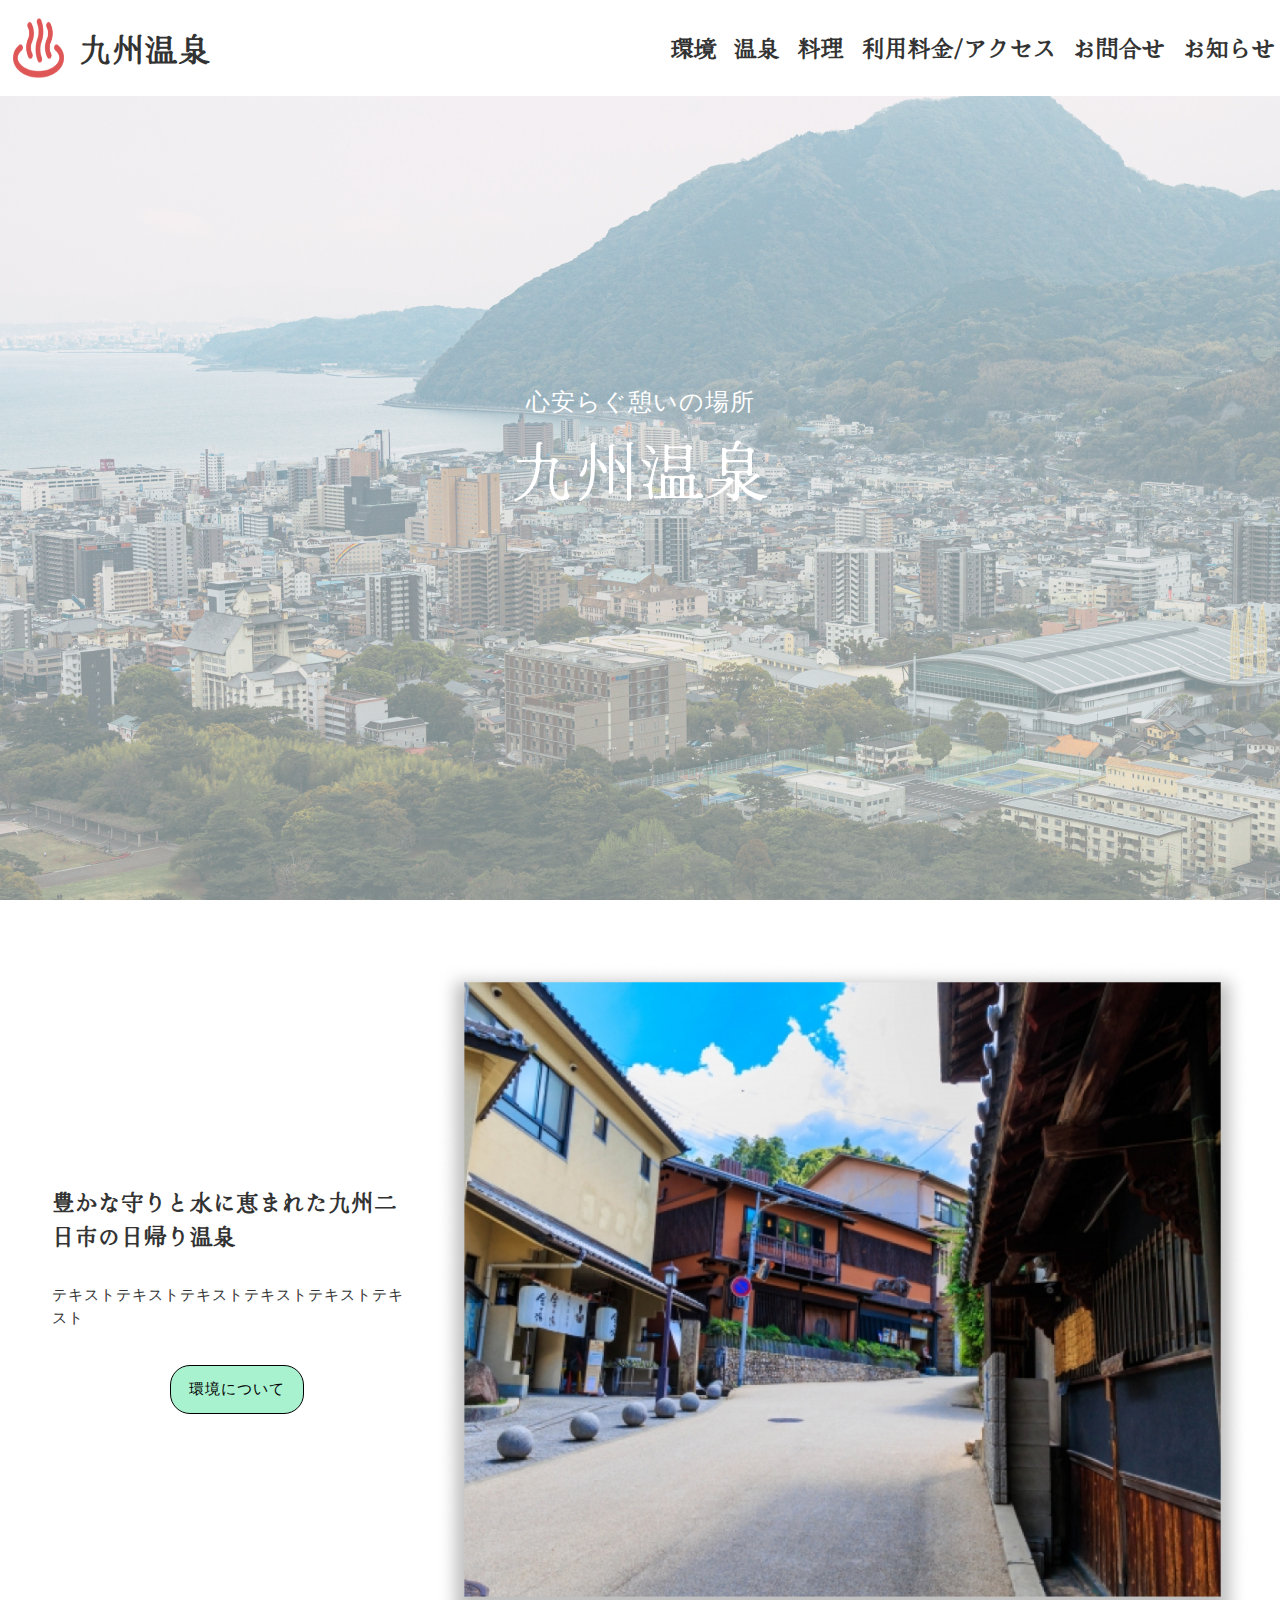
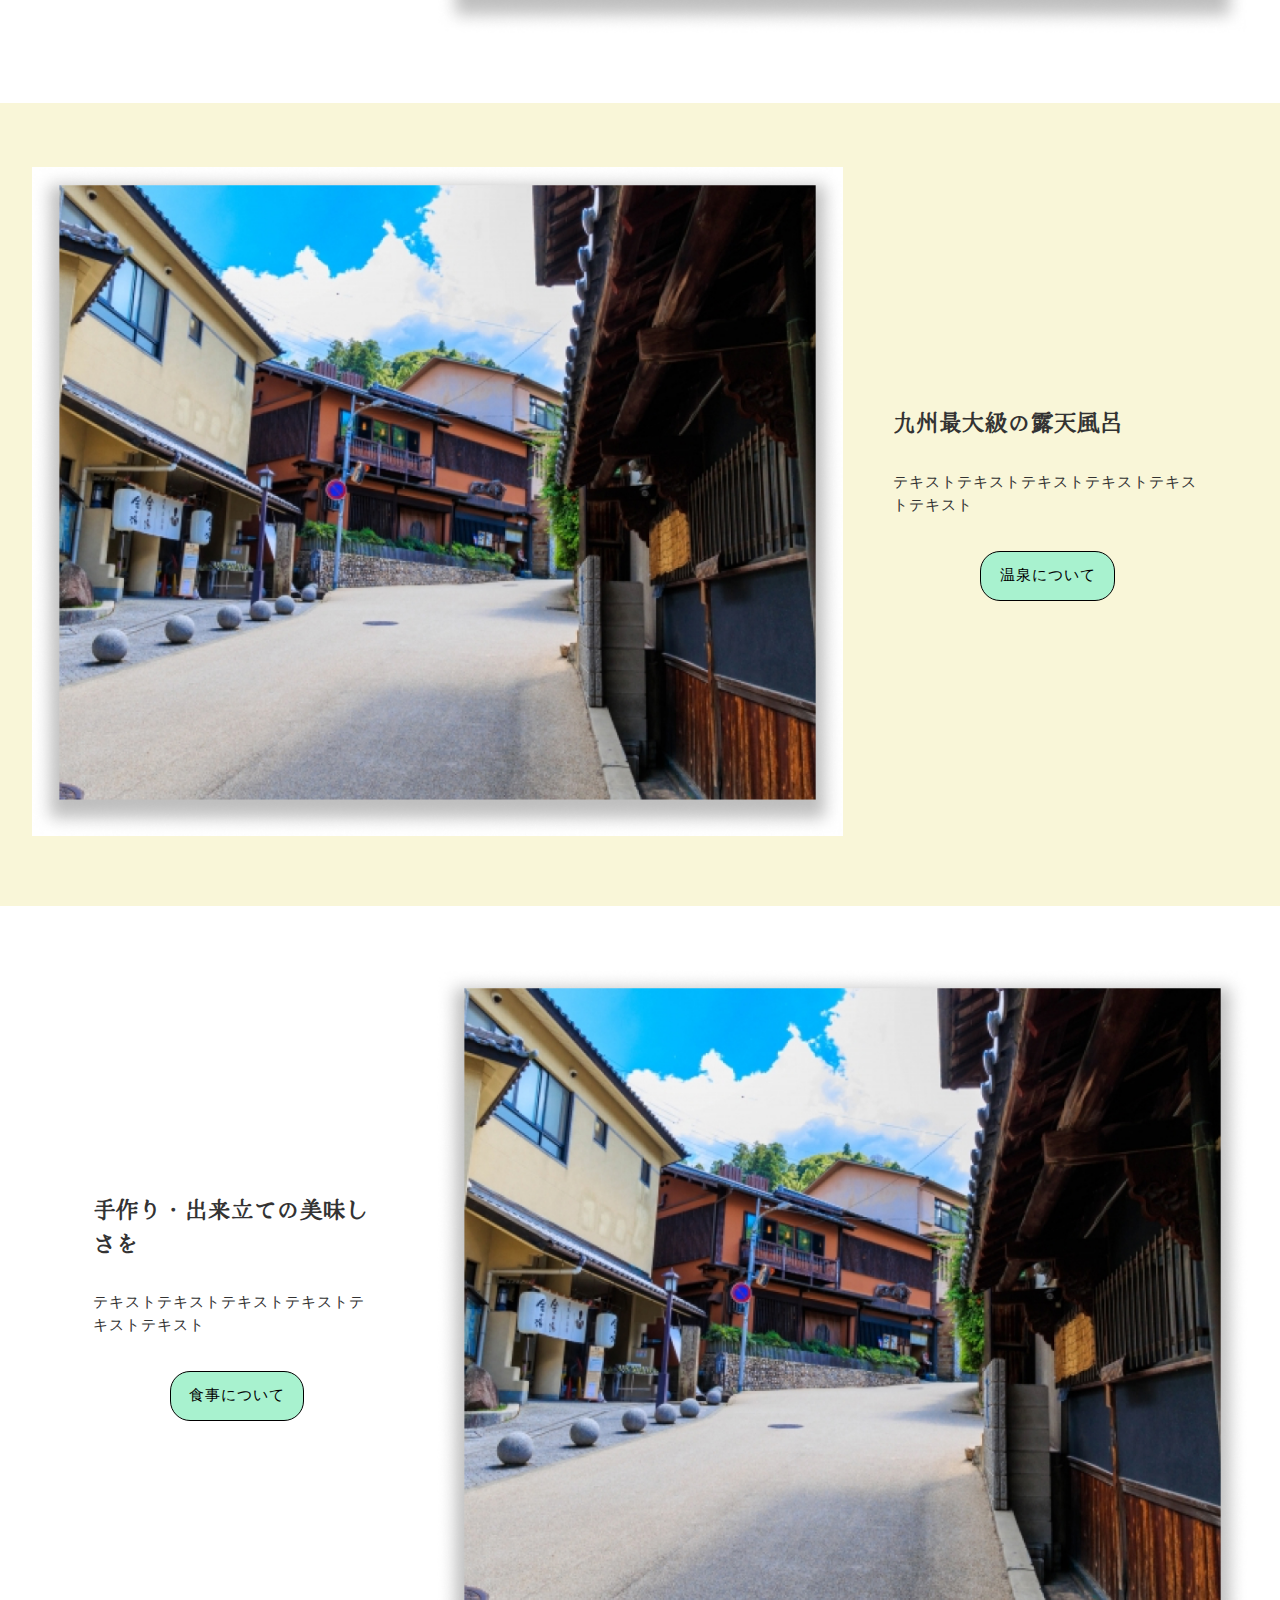
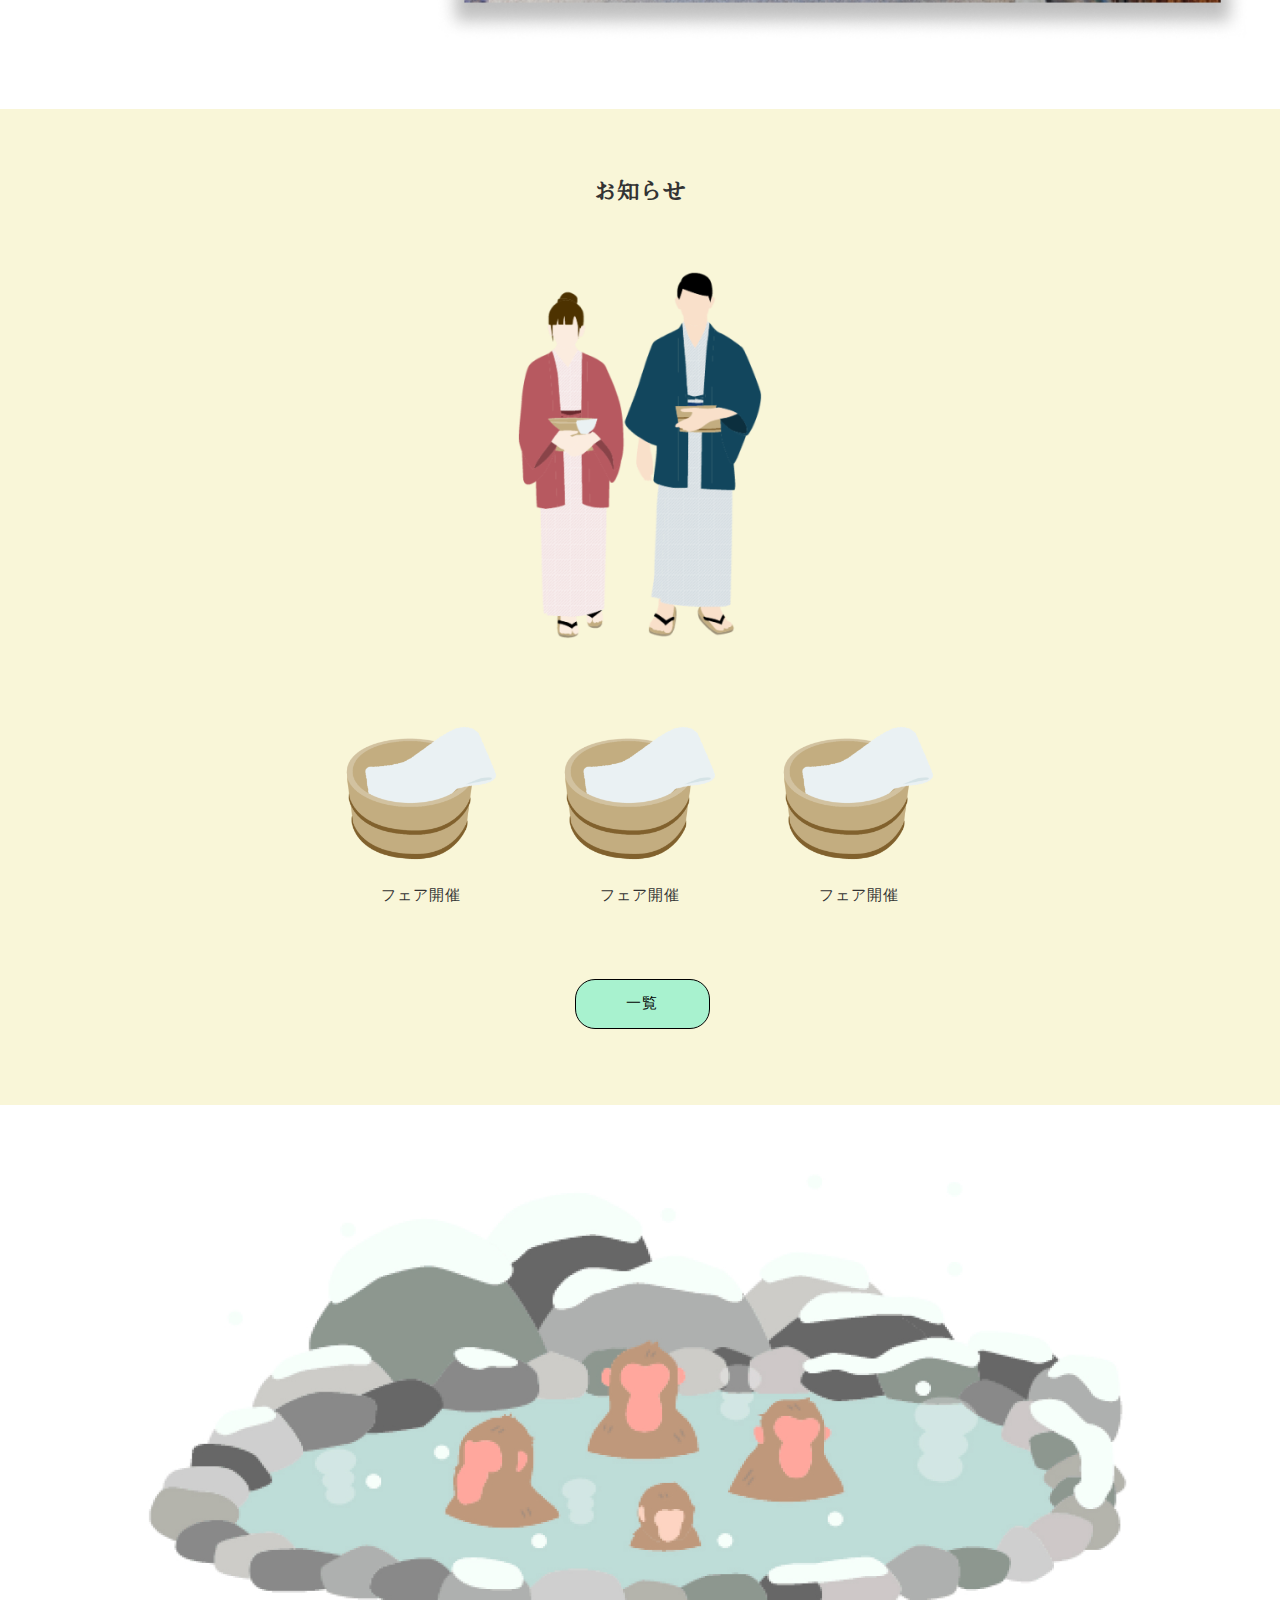
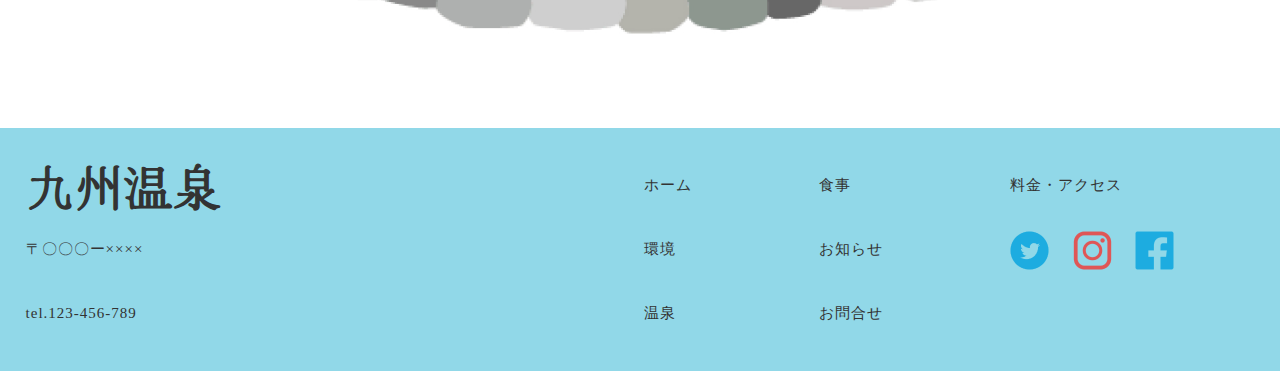
==== index.html @ 891b7a9a "first-commit" ====
<!DOCTYPE html>
<html>
  <head>
    <meta charset="UTF-8">
    <title>〜心安らぐ憩いの場所〜九州温泉</title>
    <meta name="description" content="テキストテキストテキストテキストテキストテキストテキスト">
    <meta name="viewport" content="width=device-width, initial-scale=1.0">
    <meta name="keywords" content="温泉,リラックス,癒し,食事">
    <meta property="og:title" content="〜心安らぐ憩いの場所〜九州温泉">
    <meta property="og:type" content="article">
    <meta property="og:url" content="">
    <meta property="og:image" content="img/logo.png">
    <meta property="og:description" content="テキストテキストテキストテキストテキストテキスト">
    <meta property="og:site_name" content="〜心安らぐ憩いの場所〜九州温泉">
    <link rel="icon" href="img/favicon.png">
    <link rel="apple-touch-icon" sizes="180×180" href="img/logo.png">
    <link rel="stylesheet" type="text/css" href="css/reset.css">
    <link rel="stylesheet" type="text/css" href="css/common1.css">
    <link rel="stylesheet" type="text/css" href="css/index.css">
    <link rel="preconnect" href="https://fonts.googleapis.com">
    <link rel="preconnect" href="https://fonts.gstatic.com" crossorigin>
    <link href="https://fonts.googleapis.com/css2?family=Hina+Mincho&display=swap" rel="stylesheet">
  </head>
  <body>
    <header>
      <div class="header_inner">
        <div class="header_left">
          <div class="header_logo_img">
            <img src="img/headerphoto.png" alt="ヘッダーロゴ">
          </div>
          <div class="header_title font1">
            <p class="header_font">九州温泉</p>
          </div>
        </div>
        <nav class="header_right">
          <ul>
            <li><a href="html/kankyou.html" class="header_item font1">環境</a></li>
            <li><a href="html/onnsenn.html" class="header_item font1">温泉</a></li>
            <li><a href="html/ryouri.html" class="header_item font1">料理</a></li>
            <li><a href="html/riyouryoukin.html" class="header_item font1">利用料金/アクセス</a></li>
            <li><a href="html/contact.html" class="header_item font1">お問合せ</a></li>
            <li><a href="html/news.html" class="header_item font1">お知らせ</a></li>
          </ul>
        </nav>
      </div>
      <div class="drawer"></div>
    </header>
    <main>
      <section class="top" id="top">
        <div class="top_wrapper">
          <div class="top_inner">
            <p class="sub_title">心安らぐ憩いの場所</p>
            <p class="title">九州温泉</p>
          </div>
        </div>
      </section>
      <section class="kannkyou">
        <div class="kannkyou_wrapper">
          <div class="kannkyou_inner">
            <div class="kannkyou_left">
              <div class="kannkyou_left_inner">
                <h1 class="font1">豊かな守りと水に恵まれた九州二日市の日帰り温泉</h1>
                <p class="txt">テキストテキストテキストテキストテキストテキスト</p>
                <div class="btn"><a href="html/kannkyou.html">環境について</a></div>
            </div>
            </div>
            <div class="kannkyou_right">
              <div class="kannkyou_img">
                <img src="img/top_page/top_page1.jpg" alt="">
              </div>
            </div>
          </div>
        </div>      
      </section>
      <section class="onnsenn section_color">
        <div class="onnsenn_wrapper">
          <div class="onnsenn_inner">
            <div class="onnsenn_left">
              <div class="onnsenn_left_inner">
                <h1 class="font1">九州最大級の露天風呂</h1>
                <p class="txt">テキストテキストテキストテキストテキストテキスト</p>
                <div class="btn"><a href="html/onnsenn.html">温泉について</a></div>
              </div>
            </div>
            <div class="onnsenn_right">
              <div class="onnsenn_img">
                <img src="img/top_page/top_page1.jpg" alt="">
              </div>
            </div>
          </div>
        </div>
      </section>
      <section class="ryouri">
        <div class="ryouri_wrapper">
          <div class="ryouri_inner">
            <div class="ryouri_left">
              <div class="ryouri_left_inner">
                <h1 class="font1">手作り・出来立ての美味しさを</h1>
                <p class="txt">テキストテキストテキストテキストテキストテキスト</p>
                <div class="btn"><a href="html/ryouri.html">食事について</a></div>
              </div>
            </div>
            <div class="ryouri_right">
              <div class="ryouri_img">
                <img src="img/top_page/top_page1.jpg" alt="">
              </div>
            </div>
          </div>
        </div>
      </section>
      <section class="news section_color">
        <div class="news_wrapper">
          <div class="news_inner">
            <h1 class="font1">お知らせ</h1>
            <div class="news_photo_top">
              <img src="img/top_page/top_page 4.png" alt="">
            </div>
            <div class="news_photo_under">
              <div class="news_photo_under_block">
                <a href="html/news.html"><img src="img/top_page/top_page 5.png" alt="お知らせ画像"></a>
                <p>フェア開催</p>
              </div>
              <div class="news_photo_under_block">
                <a href="html/news.html"><img src="img/top_page/top_page 5.png" alt="お知らせ画像"></a>
                <p>フェア開催</p>
              </div>
              <div class="news_photo_under_block">
                <a href="html/news.html"><img src="img/top_page/top_page 5.png" alt="お知らせ画像"></a>
                <p>フェア開催</p>
              </div>
            </div>
            <div class="btn">
              <a href="html/news.html">一覧</a>
            </div>
          </div>
        </div>
      </section>
    </main>
    <footer>
      <div class="footer_wrapper">
        <div class="footer_inner">
          <div class="footer_top">
            <div class="footer_top_img">
              <img src="img/top_page/footer_photo.jpg" alt="フッター画像">
            </div>
          </div>
          <div class="footer_under">
            <div class="footer_under_left">
              <h1 class="font1">九州温泉</h1>
              <p>〒〇〇〇ー××××</p>
              <p>tel.123-456-789</p>
            </div>
            <div class="footer_under_right">
              <div class="footer_under_right_inner">
                <ul>
                  <li><a href="#top">ホーム</a></li>
                  <li><a href="html/kannkyou.html">環境</a></li>
                  <li><a href="html/onnsenn.html">温泉</a></li>
                </ul>
                <ul>
                  <li><a href="html/ryouri.html">食事</a></li>
                  <li><a href="html/news.html">お知らせ</a></li>
                  <li><a href="html/contact.html">お問合せ</a></li>
                </ul>
                <ul>
                  <li><a href="">料金・アクセス</a></li>
                  <li class="footer_right_icon">
                    <div class="twitter_icon">
                      <img src="img/twitter_icon.png" alt="ツイッターアイコン">
                    </div>
                    <div class="insta_icon">
                      <img src="img/insta_icon.png" alt="インスタアイコン">
                    </div>
                    <div class="facebook_icon">
                      <img src="img/facebook_icon.png" alt="フェイスブックアイコン">
                    </div>
                  </li>
                </ul>
              </div>
            </div>
          </div>
        </div>
      </div>
    </footer>
    <script src="https://ajax.googleapis.com/ajax/libs/jquery/3.5.1/jquery.min.js"></script>
    <script type="text/javascript" src="js/common.js"></script>
  </body>
</html>
---- css/common1.css ----
@charset "UTF-8";

body {
  font-size: 15px;
  line-height: 1.5;
  letter-spacing: 1px;
  word-break: break-all;
  color: #333;
  box-sizing: border-box;
}

a {
  text-decoration: none;
  color: #333;
}

li {
  list-style: none;
}

.font1 {
  font-family: 'Hina Mincho', serif;
  font-size: 1.4rem;
  font-weight: bold;
}

.section_color {
  background-color: rgb(249, 246, 216);
}

header {
  height: 70px;
  width: 100%;
  padding: 1%;
  position: fixed;
  background-color: #fff;
  z-index: 100;
}

.header_inner {
  width: 100%;
  height: 100%;
  box-sizing: border-box;
  display: flex;
  justify-content: space-between;
}

.header_left {
  display: flex;
  align-items: center;
  height: 100%;
  width: 40%;
}

.header_logo_img {
  width: 10%;
  height: 100%;
}

.header_logo_img img {
  width: 100%;
  height: 100%;
  object-fit: fill;
}

.header_title {
  padding-left: 3%;
}

.header_title {
  font-size: 2rem;
}

.header_right {
  width: 50%;
  height: 100%;
}

.header_right ul {
  height: 100%;
  display: flex;
  justify-content: space-evenly;
  align-items: center;
}

.header_right a:hover{
  opacity: 0.7;
}

.header .drawer {
  visibility: hidden;
}

.top {
  width: 100%;
  height: 100vh;
  background-image: url(../img/top_page/top_pageFV.jpg);
  background-repeat: no-repeat;
  object-fit: fill;
  position: relative;
}

.top_inner {
  text-align: center;
  position: absolute;
  top: 50%;
  left: 50%;
  transform: translate(-50%, -50%);
}

.top_inner .sub_title {
  color: #fff;
  font-size: 1.5rem;
}

.top_inner .title {
  color: #fff;
  font-size: 4rem;
  font-family: 'Hina Mincho', serif;
}

.btn {
  width :130px;
  height: 100%;
  margin: 0 auto;
  line-height: 3;
  padding: 1%;
}

.btn a {
  display: block;
  width: 100%;
  height: 100%;
  background-color: rgb(168,242,207);
  text-align: center;
  color: black;
  border-radius: 20px;
  padding: 1%;
  border: 1px solid #000;
}

.footer_wrapper {
  width: 100%;
  height:100%
}

.footer_top {
  width: 100%;
  height: 55vh;
  padding-top: 5%;
  padding-bottom: 5%;
}

.footer_top_img {
  width: 100%;
  height:100%;
}

.footer_top_img img{
  width: 100%;
  height: 100%;
  object-fit: contain;
}

.footer_under {
  width: 100%;
  box-sizing: border-box;
  display: flex;
  justify-content: space-between;
  align-items: center;
  padding: 2%;
  margin: 0 auto;
  background-color: #91d8e8;
}

.footer_under_left {
  width: 40%;
  line-height: 4rem;
}

.footer_under_left h1 {
  font-size: 3rem;
}

.footer_under_right {
  width: 60%;
}

.footer_under_right_inner {
  width: 100%;
  display: flex;
  justify-content: space-evenly;
  align-items: start;
}

.footer_under_right_inner ul {
  line-height: 4rem;
}

.footer_right_icon {
  display: flex;
  align-items: start;
}

.twitter_icon,.insta_icon{
  margin-right:20%;
}

.twitter_icon img,.insta_icon img,.facebook_icon img {
  vertical-align: middle;
}
---- css/index.css ----
@charset "UTF-8";



/* TOPページの環境 */
.kannkyou_wrapper {
  width: 100%; 
}

.kannkyou_inner {
  width: 95%;
  padding: 5% 2%;
  margin: 0 auto;
  display: flex;
  justify-content: center;
  align-items: center;
}

.kannkyou_left {
  flex: 1;
  display: flex;
  flex-direction: column;
  justify-content: center;
  align-items: center;
  text-align: start;
}

.kannkyou_left_inner {
  width: 90%;
}

.kannkyou_left_inner h1,.kannkyou_left_inner p{
  margin-bottom: 2rem;
}

.kannkyou_right {
  flex: 2
}

.kannkyou_img {
  width: 100%;
  height: 100%;
}

.kannkyou_img img {
  width: 100%;
  height: 100%;
}
/* TOPページの環境終わり */

.onnsenn_wrapper {
  width: 100%;
}

.onnsenn_inner {
  width: 95%;
  padding: 5% 2%;
  margin: 0 auto;
  display: flex;
  justify-content: center;
  align-items: center;
  flex-direction: row-reverse;
}

.onnsenn_left {
  flex: 1;
  display: flex;
  flex-direction: column;
  justify-content: center;
  align-items: center;
  text-align: start;
}

.onnsenn_left_inner {
  width: 75%;
}

.onnsenn_left_inner h1,.onnsenn_left_inner
p {
  margin-bottom: 2rem;
}

.onnsenn_right {
  flex: 2
}

.onnsenn_img {
  width: 100%;
  height: 100%;
}

.onnsenn_img img {
  width: 100%;
  height: 100%;
}

.ryouri_wrapper {
  width: 100%;
}

.ryouri_inner {
  width: 95%;
  padding: 5% 2%;
  margin: 0 auto;
  display: flex;
  justify-content: center;
  align-items: center;
}

.ryouri_left {
  flex: 1;
  display: flex;
  flex-direction: column;
  justify-content: center;
  align-items: center;
  text-align: start;
}

.ryouri_left_inner {
  width: 70%;
}

.ryouri_left_inner h1,.ryouri_left_inner p {
  margin-bottom: 2rem;
}

.ryouri_right {
  flex: 2
}

.ryouri_img {
  width: 100%;
  height: 100%;
}

.ryouri_img img {
  width: 100%;
  height: 100%;
}

.news_wrapper {
  width: 100%;
}

.news_inner {
  width: 95%;
  text-align: center;
  margin: 0 auto;
  padding: 5% 2%;
}

.news_photo_top {
  margin: 5% auto;
  width: 25%;
  height:auto;
}

.news_photo_top img {
  width: 100%;
  height: auto;
}

.news_photo_under {
  width: 90%;
  margin: 0 auto;
  display: flex;
  justify-content: center;align-items: center;
}

.news_photo_under_block {
  width: 20%;
}

.news_photo_under_block img {
  width: 70%;
}

.news .btn {
  margin-top: 5%;
}
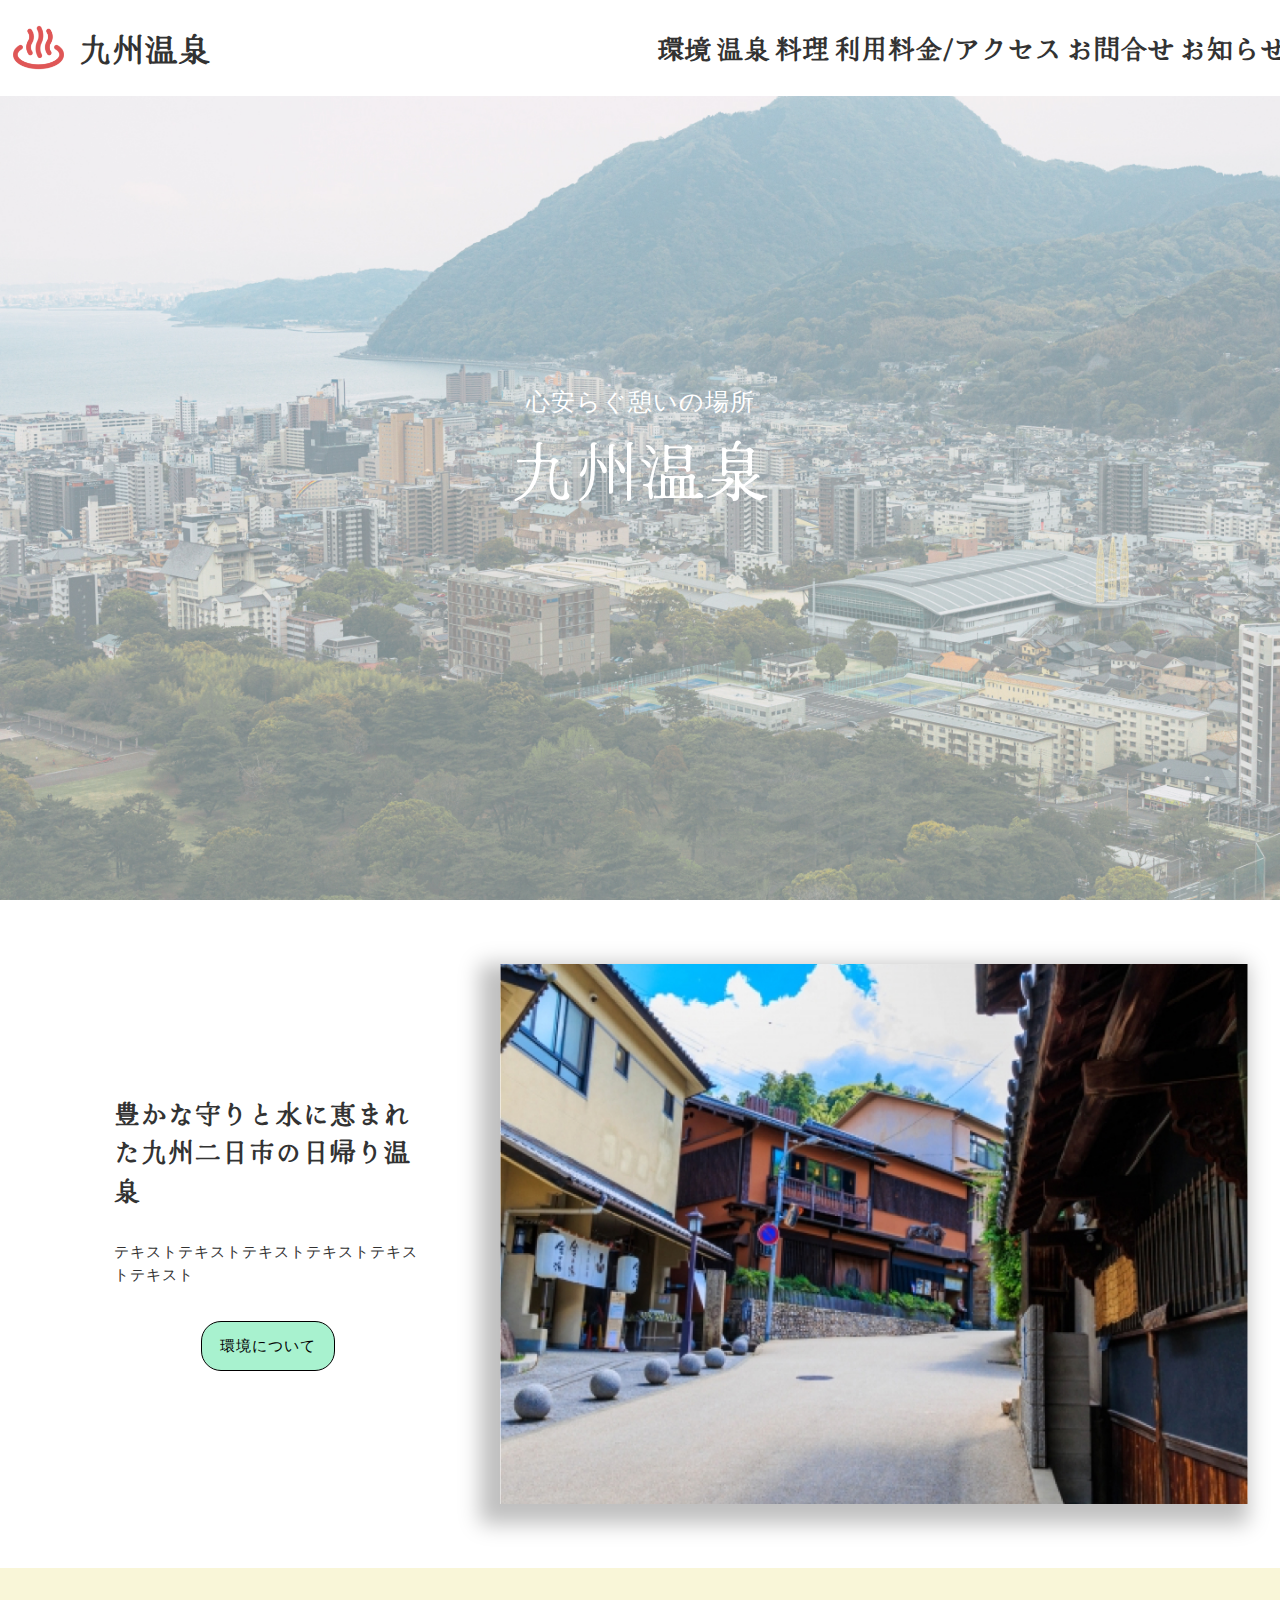
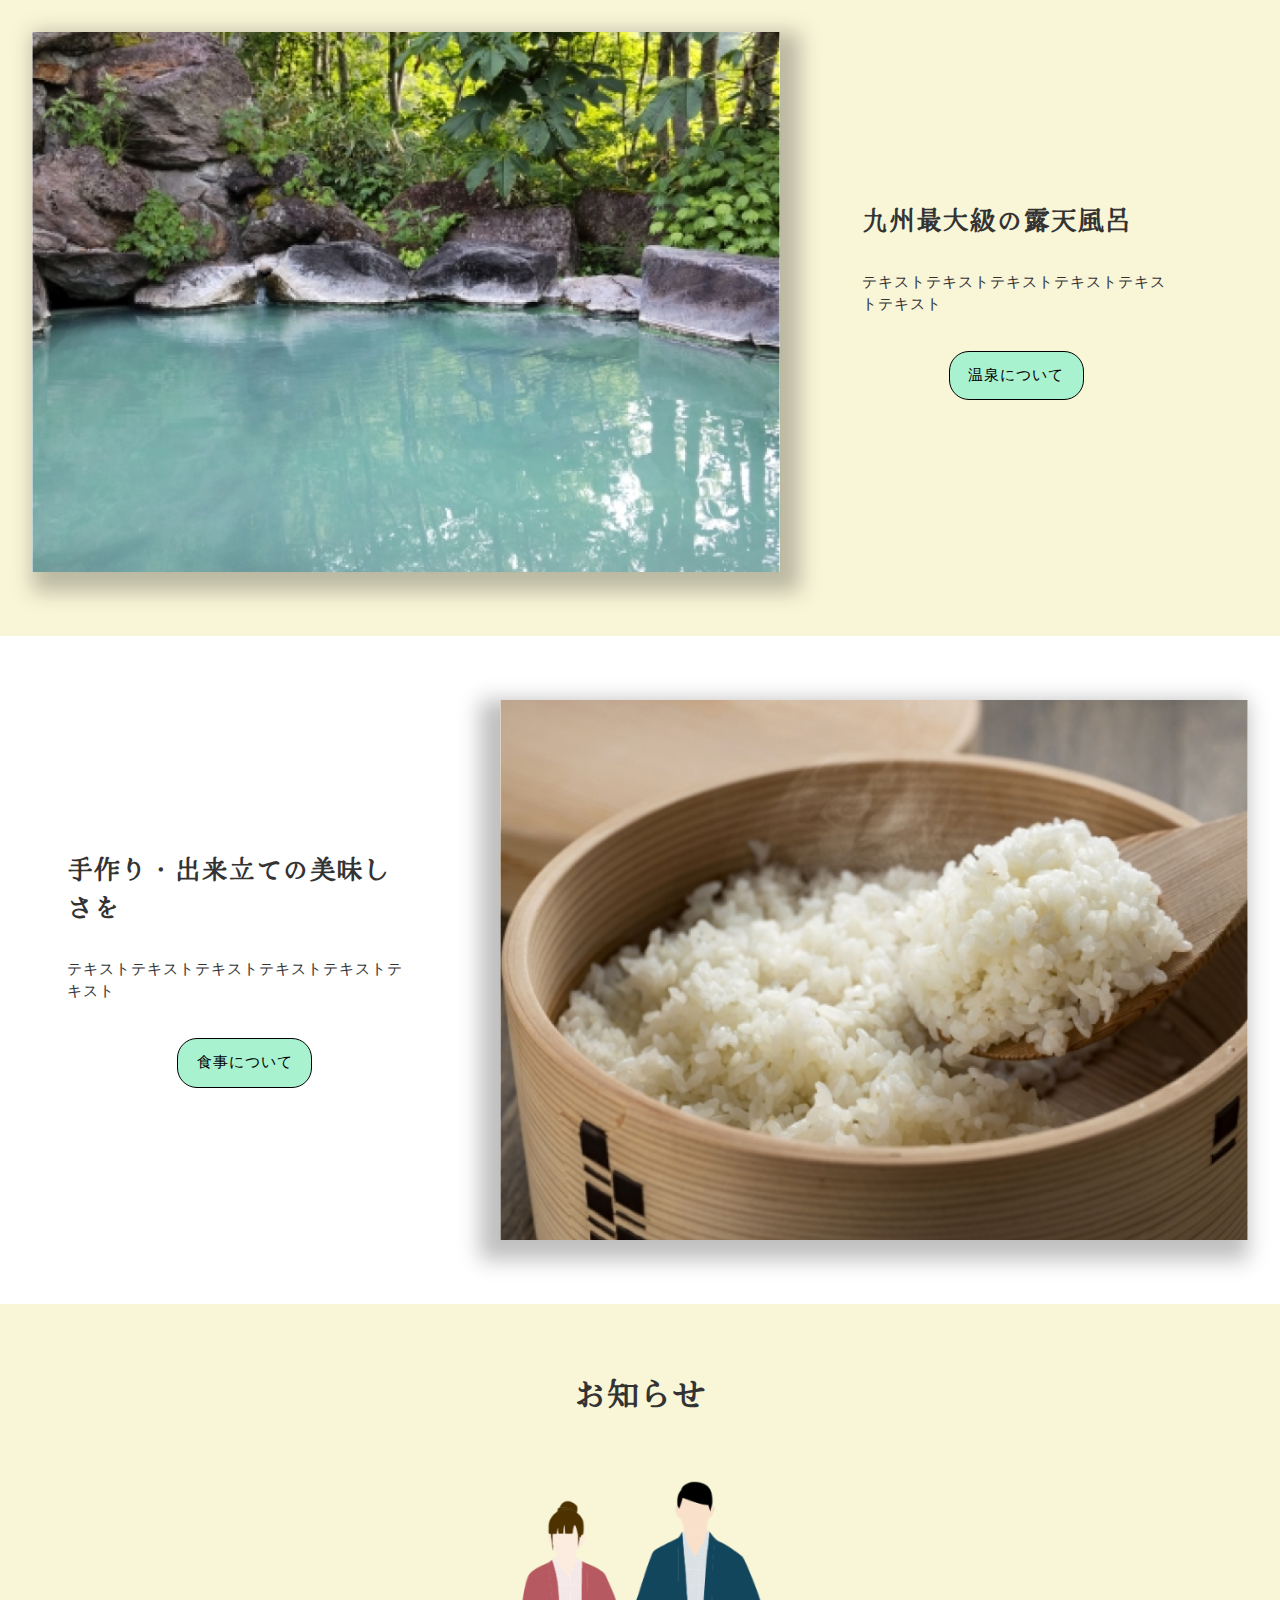
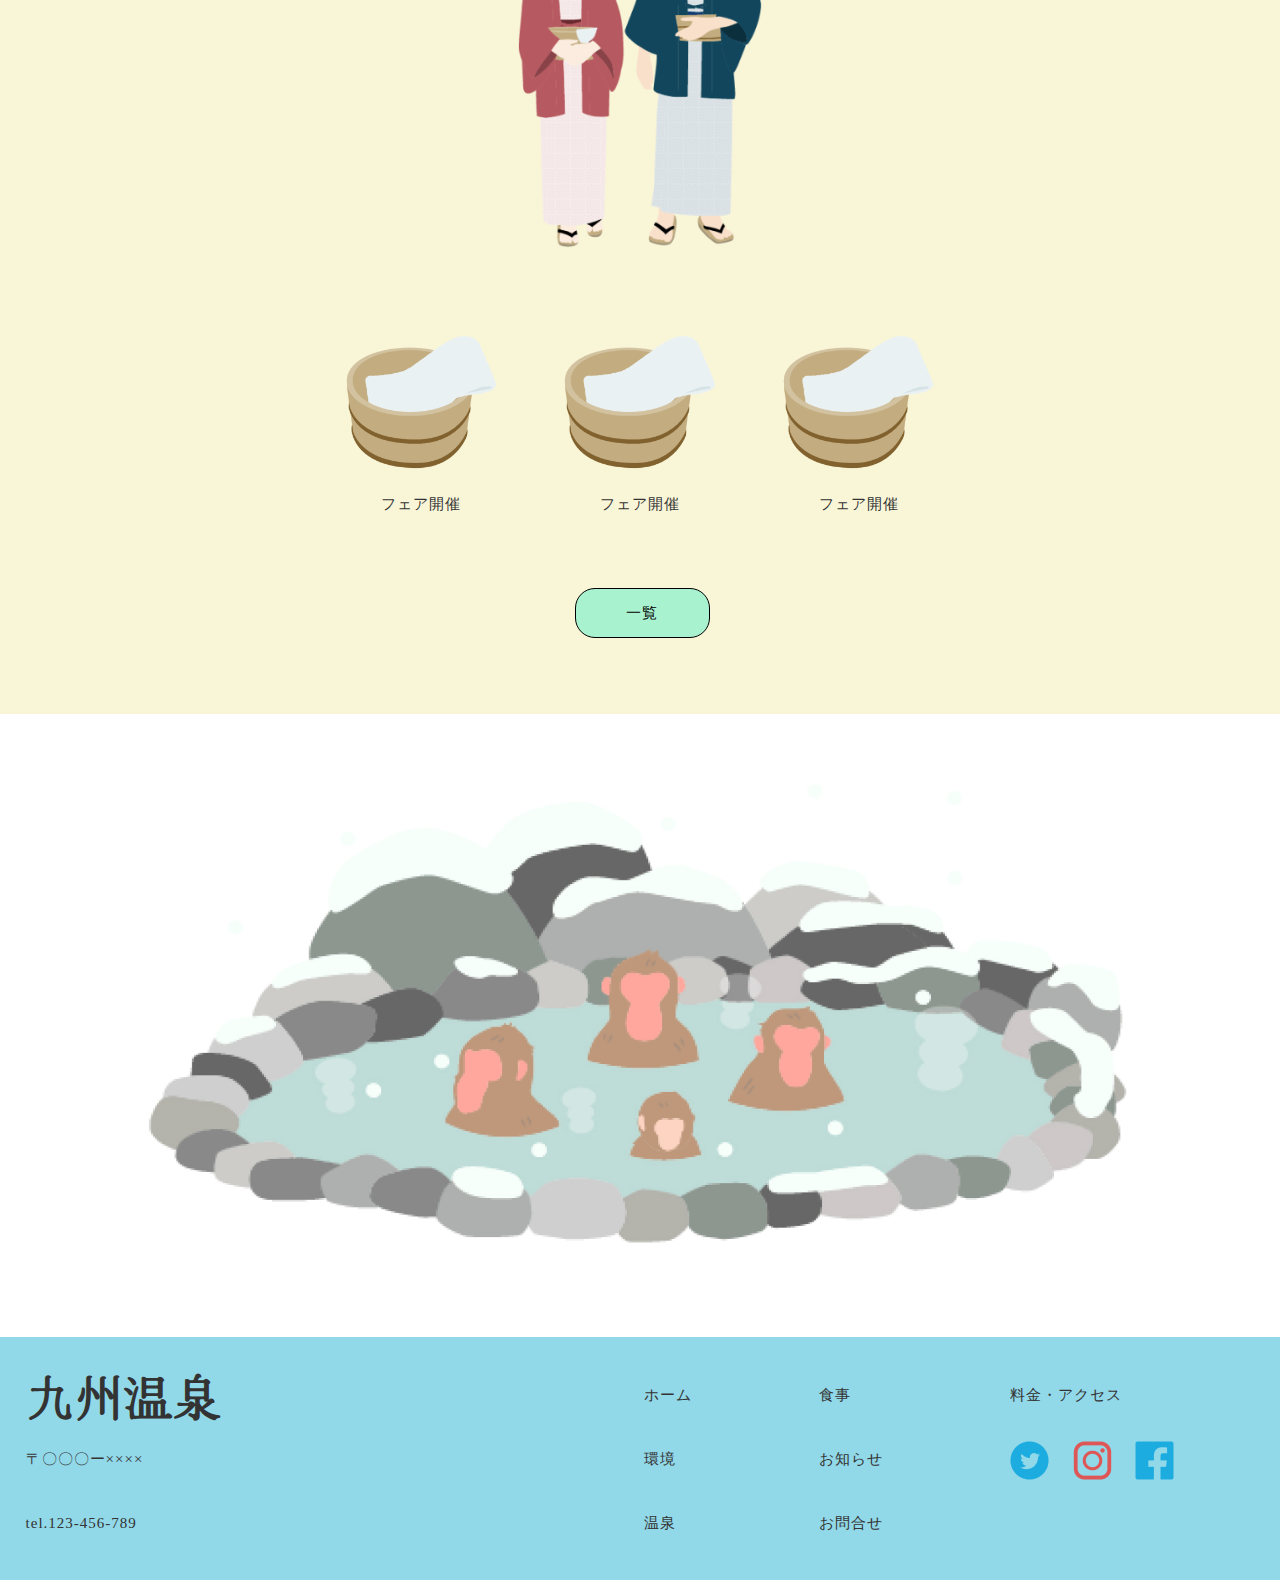
==== commit 18768d0e: "2回目" ====
--- a/index.html
+++ b/index.html
@@ -26,7 +26,7 @@
       <div class="header_inner">
         <div class="header_left">
           <div class="header_logo_img">
-            <img src="img/headerphoto.png" alt="ヘッダーロゴ">
+            <a href="#top"><img src="img/headerphoto.png" alt="ヘッダーロゴ"></a>
           </div>
           <div class="header_title font1">
             <p class="header_font">九州温泉</p>
@@ -34,7 +34,7 @@
         </div>
         <nav class="header_right">
           <ul>
-            <li><a href="html/kankyou.html" class="header_item font1">環境</a></li>
+            <li><a href="html/kannkyou.html" class="header_item font1">環境</a></li>
             <li><a href="html/onnsenn.html" class="header_item font1">温泉</a></li>
             <li><a href="html/ryouri.html" class="header_item font1">料理</a></li>
             <li><a href="html/riyouryoukin.html" class="header_item font1">利用料金/アクセス</a></li>
@@ -64,9 +64,9 @@
                 <div class="btn"><a href="html/kannkyou.html">環境について</a></div>
             </div>
             </div>
-            <div class="kannkyou_right">
-              <div class="kannkyou_img">
-                <img src="img/top_page/top_page1.jpg" alt="">
+            <div class="kannkyou_right photo_size">
+              <div class="kannkyou_img box_shadow1">
+                <img src="img/top_page/top page 1.jpg" alt="環境の写真">
               </div>
             </div>
           </div>
@@ -82,9 +82,9 @@
                 <div class="btn"><a href="html/onnsenn.html">温泉について</a></div>
               </div>
             </div>
-            <div class="onnsenn_right">
-              <div class="onnsenn_img">
-                <img src="img/top_page/top_page1.jpg" alt="">
+            <div class="onnsenn_right photo_size">
+              <div class="onnsenn_img box_shadow2">
+                <img src="img/top_page/top page2.jpg" alt="">
               </div>
             </div>
           </div>
@@ -100,9 +100,9 @@
                 <div class="btn"><a href="html/ryouri.html">食事について</a></div>
               </div>
             </div>
-            <div class="ryouri_right">
-              <div class="ryouri_img">
-                <img src="img/top_page/top_page1.jpg" alt="">
+            <div class="ryouri_right photo_size">
+              <div class="ryouri_img box_shadow1">
+                <img src="img/top_page/top page3.jpg" alt="">
               </div>
             </div>
           </div>
@@ -166,13 +166,13 @@
                   <li><a href="">料金・アクセス</a></li>
                   <li class="footer_right_icon">
                     <div class="twitter_icon">
-                      <img src="img/twitter_icon.png" alt="ツイッターアイコン">
+                      <a href=""><img src="img/twitter_icon.png" alt="ツイッターアイコン"></a>
                     </div>
                     <div class="insta_icon">
-                      <img src="img/insta_icon.png" alt="インスタアイコン">
+                      <a href=""><img src="img/insta_icon.png" alt="インスタアイコン"></a>
                     </div>
                     <div class="facebook_icon">
-                      <img src="img/facebook_icon.png" alt="フェイスブックアイコン">
+                      <a href=""><img src="img/facebook_icon.png" alt="フェイスブックアイコン"></a>
                     </div>
                   </li>
                 </ul>
--- a/css/common1.css
+++ b/css/common1.css
@@ -20,12 +20,24 @@
 
 .font1 {
   font-family: 'Hina Mincho', serif;
-  font-size: 1.4rem;
+  font-size: 1.6rem;
   font-weight: bold;
 }
 
 .section_color {
   background-color: rgb(249, 246, 216);
+}
+
+.box_shadow1 {
+  box-shadow: -10px 10px 20px 10px rgba(0, 0, 0, 0.25);
+}
+
+.box_shadow2 {
+  box-shadow: 10px 10px 20px 10px rgba(0, 0, 0, 0.25);
+}
+
+.box_shadow3 {
+  box-shadow: 15px 15px 0px gray;
 }
 
 header {
@@ -60,7 +72,7 @@
 .header_logo_img img {
   width: 100%;
   height: 100%;
-  object-fit: fill;
+  object-fit: contain;
 }
 
 .header_title {
@@ -83,40 +95,31 @@
   align-items: center;
 }
 
-.header_right a:hover{
-  opacity: 0.7;
+.header_right a {
+  position: relative;
+  display: inline-block;
+  text-decoration: none;
+}
+
+.header_right a::after {
+  position: absolute;
+  bottom: -4px;
+  left: 0;
+  content: '';
+  width: 100%;
+  height: 5px;
+  background: rgb(251, 84, 1);
+  transform: scale(0, 1);
+  transform-origin: center top;
+  transition: transform .3s;
+}
+
+.header_right a:hover::after {
+  transform: scale(1, 1);
 }
 
 .header .drawer {
   visibility: hidden;
-}
-
-.top {
-  width: 100%;
-  height: 100vh;
-  background-image: url(../img/top_page/top_pageFV.jpg);
-  background-repeat: no-repeat;
-  object-fit: fill;
-  position: relative;
-}
-
-.top_inner {
-  text-align: center;
-  position: absolute;
-  top: 50%;
-  left: 50%;
-  transform: translate(-50%, -50%);
-}
-
-.top_inner .sub_title {
-  color: #fff;
-  font-size: 1.5rem;
-}
-
-.top_inner .title {
-  color: #fff;
-  font-size: 4rem;
-  font-family: 'Hina Mincho', serif;
 }
 
 .btn {
@@ -125,6 +128,12 @@
   margin: 0 auto;
   line-height: 3;
   padding: 1%;
+  transition:all 0.3s ease-in-out 0s; 
+}
+
+.btn:hover {
+  transform: scale(1.1);
+  opacity: 0.7;
 }
 
 .btn a {
@@ -139,6 +148,10 @@
   border: 1px solid #000;
 }
 
+.photo_size {
+  flex: 1.6;
+}
+
 .footer_wrapper {
   width: 100%;
   height:100%
@@ -197,6 +210,10 @@
   line-height: 4rem;
 }
 
+.footer_under_right_inner ul a {
+  line-height: 1.5rem;
+}
+
 .footer_right_icon {
   display: flex;
   align-items: start;
@@ -209,3 +226,121 @@
 .twitter_icon img,.insta_icon img,.facebook_icon img {
   vertical-align: middle;
 }
+
+.footer_under_right a {
+  position: relative;
+  display: inline-block;
+  text-decoration: none;
+}
+
+.footer_under_right a::after {
+  position: absolute;
+  bottom: -4px;
+  left: 0;
+  content: '';
+  width: 100%;
+  height: 5px;
+  background: rgb(251, 84, 1);
+  transform: scale(0, 1);
+  transform-origin: center top;
+  transition: transform .3s;
+}
+
+.footer_under_right a:hover::after {
+  transform: scale(1, 1);
+}
+
+@media screen and (max-width: 1024px) {
+  .header_right {
+      width: 80%;
+    }
+  
+  .kannkyou_left_inner {
+    width: 80%;
+    padding-right: 8%;
+  }
+} 
+
+@media screen and (max-width: 768px) {
+  .font1 {
+    font-size: 1.1rem;
+  }
+
+  .header_title {
+    font-size: 1.4rem;
+  }
+
+  header .drawer {
+    visibility: visible;
+    width: 24px;
+    position: absolute;
+    top: 30px;
+    right: 30px;
+    border-top: solid 4px #030303;
+    cursor: pointer;
+    z-index: 100;
+  }
+
+  header .drawer::before,
+  header .drawer::after {
+    content: "";
+    display: block;
+    width: 24px;
+    background: #000000;
+    height: 4px;
+    position: absolute;
+    top: 0;
+    right: 0;
+    transition: all 0.5s;
+  }
+
+  header .drawer::before {
+    top: 6px;
+  }
+
+  header .drawer::after {
+    top: 15px;
+  }
+
+  .header_right {
+    position: fixed;
+    display: none;
+    width: 100%;
+    height: 100%;
+    top: 0;
+    left: 0;
+    z-index: 50;
+    background: #fff;
+  }
+
+  .header_right ul {
+    display: block;
+  }
+
+  header .header_right ul li {
+    margin: 5% auto;
+  }
+
+  .header_right ul li a {
+    line-height: 3;
+    font-size: 1.75rem;
+  }
+
+  body.nav-open header .drawer {
+    border-top: 0;
+  }
+
+  body.nav-open header .drawer::before {
+    top: 9px;
+    transform: rotate(-45deg);
+  }
+
+  body.nav-open header .drawer::after {
+    top: 9px;
+    transform: rotate(45deg);
+  }
+}
+
+@media screen and (max-width: 425px) {
+  
+}--- a/css/index.css
+++ b/css/index.css
@@ -1,6 +1,33 @@
 @charset "UTF-8";
 
-
+.top {
+  width: 100%;
+  height: 100vh;
+  background-image: url(../img/top_page/top\ page\ FV.jpg);
+  background-size: cover;
+  background-position: center;
+  background-repeat: no-repeat;
+  position: relative;
+}
+
+.top_inner {
+  text-align: center;
+  position: absolute;
+  top: 50%;
+  left: 50%;
+  transform: translate(-50%, -50%);
+}
+
+.top_inner .sub_title {
+  color: #fff;
+  font-size: 1.5rem;
+}
+
+.top_inner .title {
+  color: #fff;
+  font-size: 4rem;
+  font-family: 'Hina Mincho', serif;
+}
 
 /* TOPページの環境 */
 .kannkyou_wrapper {
@@ -26,25 +53,23 @@
 }
 
 .kannkyou_left_inner {
-  width: 90%;
+  width: 65%;
 }
 
 .kannkyou_left_inner h1,.kannkyou_left_inner p{
   margin-bottom: 2rem;
 }
 
-.kannkyou_right {
-  flex: 2
-}
 
 .kannkyou_img {
   width: 100%;
+  height: 60vh;
+}
+
+.kannkyou_img img {
+  width: 100%;
   height: 100%;
-}
-
-.kannkyou_img img {
-  width: 100%;
-  height: 100%;
+  object-fit: cover;
 }
 /* TOPページの環境終わり */
 
@@ -72,7 +97,7 @@
 }
 
 .onnsenn_left_inner {
-  width: 75%;
+  width: 65%;
 }
 
 .onnsenn_left_inner h1,.onnsenn_left_inner
@@ -80,18 +105,15 @@
   margin-bottom: 2rem;
 }
 
-.onnsenn_right {
-  flex: 2
-}
-
 .onnsenn_img {
   width: 100%;
+  height: 60vh;
+}
+
+.onnsenn_img img {
+  width: 100%;
   height: 100%;
-}
-
-.onnsenn_img img {
-  width: 100%;
-  height: 100%;
+  object-fit: cover;
 }
 
 .ryouri_wrapper {
@@ -117,25 +139,24 @@
 }
 
 .ryouri_left_inner {
-  width: 70%;
+  width: 75%;
+  padding-right: 10%;
 }
 
 .ryouri_left_inner h1,.ryouri_left_inner p {
   margin-bottom: 2rem;
 }
 
-.ryouri_right {
-  flex: 2
-}
 
 .ryouri_img {
   width: 100%;
+  height: 60vh;
+}
+
+.ryouri_img img {
+  width: 100%;
   height: 100%;
-}
-
-.ryouri_img img {
-  width: 100%;
-  height: 100%;
+  object-fit: cover;
 }
 
 .news_wrapper {
@@ -147,6 +168,10 @@
   text-align: center;
   margin: 0 auto;
   padding: 5% 2%;
+}
+
+.news_inner h1 {
+  font-size: 2rem;
 }
 
 .news_photo_top {
@@ -173,8 +198,34 @@
 
 .news_photo_under_block img {
   width: 70%;
+  transition:all 0.2s ease-in-out 0s;
+}
+
+.news_photo_under_block img:hover {
+  transform: scale(1.1);
 }
 
 .news .btn {
   margin-top: 5%;
-}+}
+
+@media screen and (max-width: 1024px) {
+  .ryouri_left_inner {
+    width: 62%;
+  }
+
+  .kannkyou_left_inner {
+    width: 76%;
+  }
+}
+
+@media screen and (max-width: 768px) {
+  .kannkyou_left_inner{
+  width: 80%;
+  }
+
+  .onnsenn_left_inner {
+    width: 68%;
+  }
+
+}
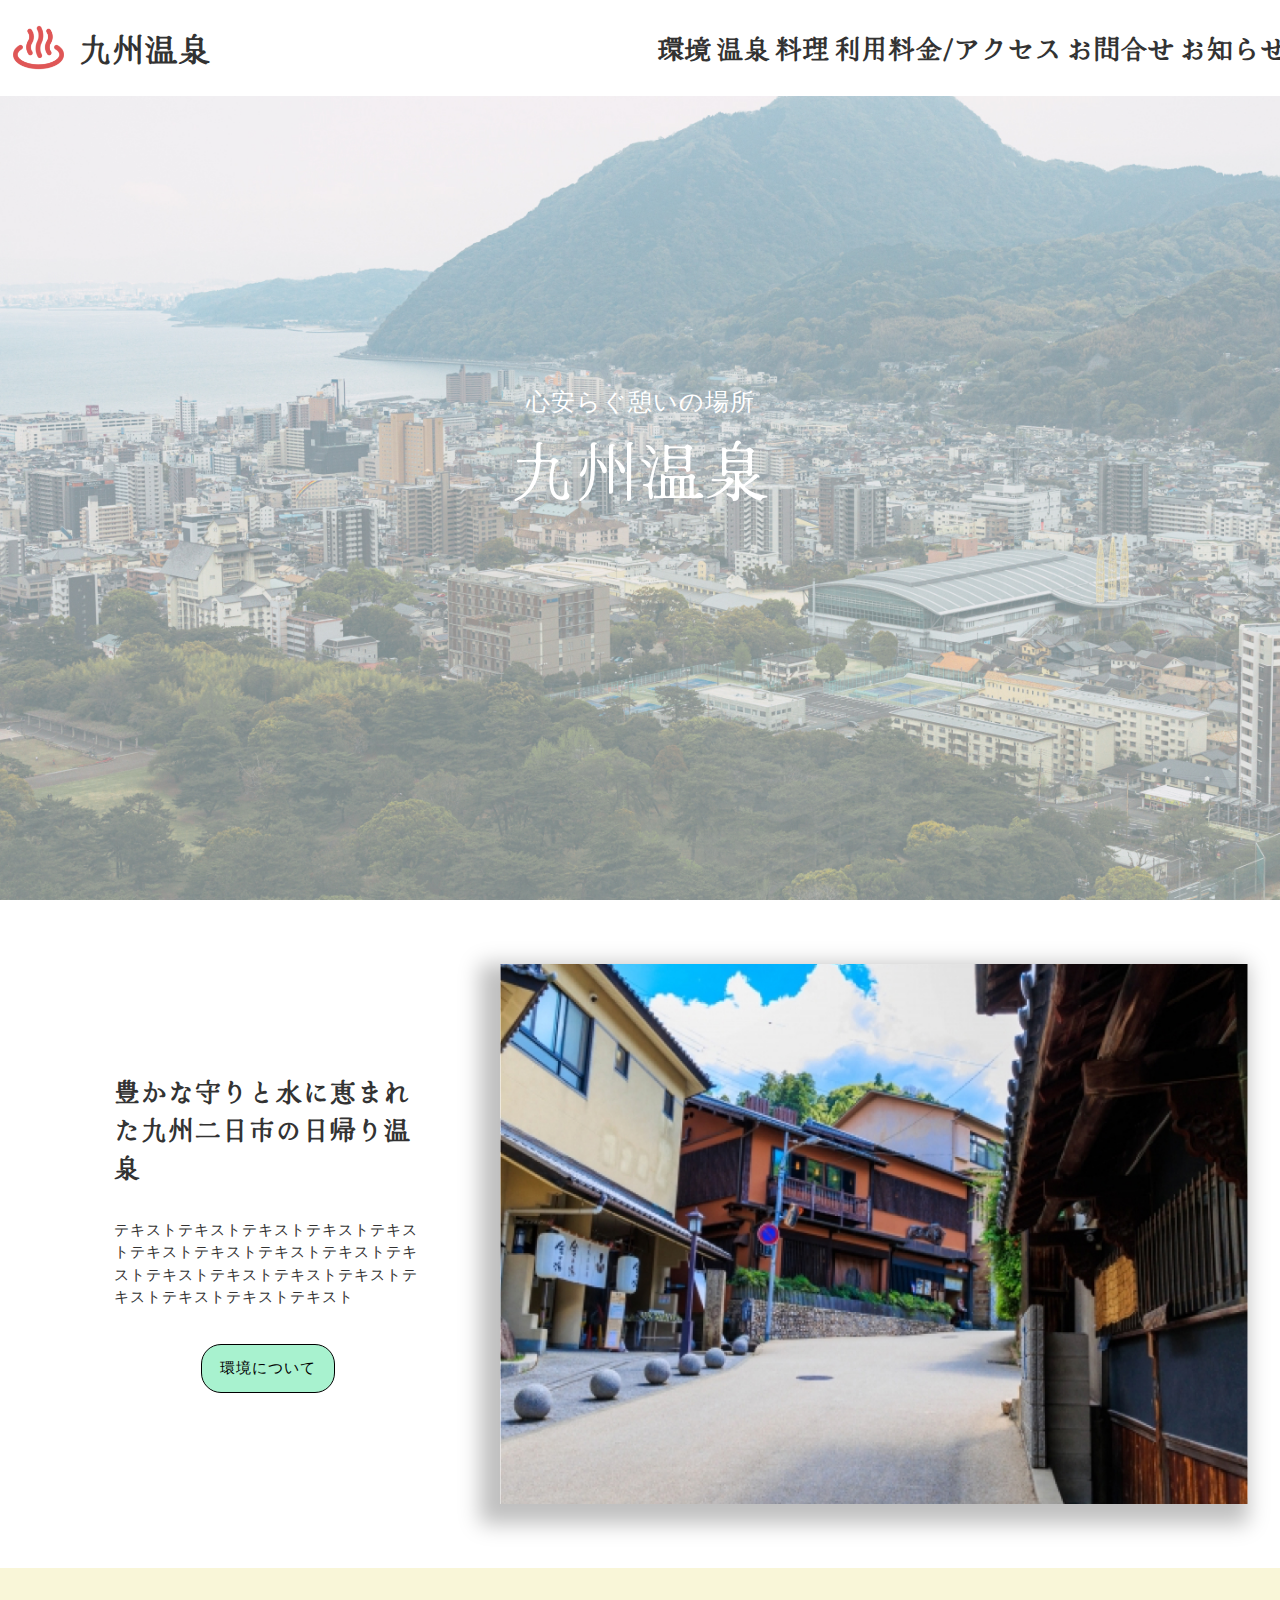
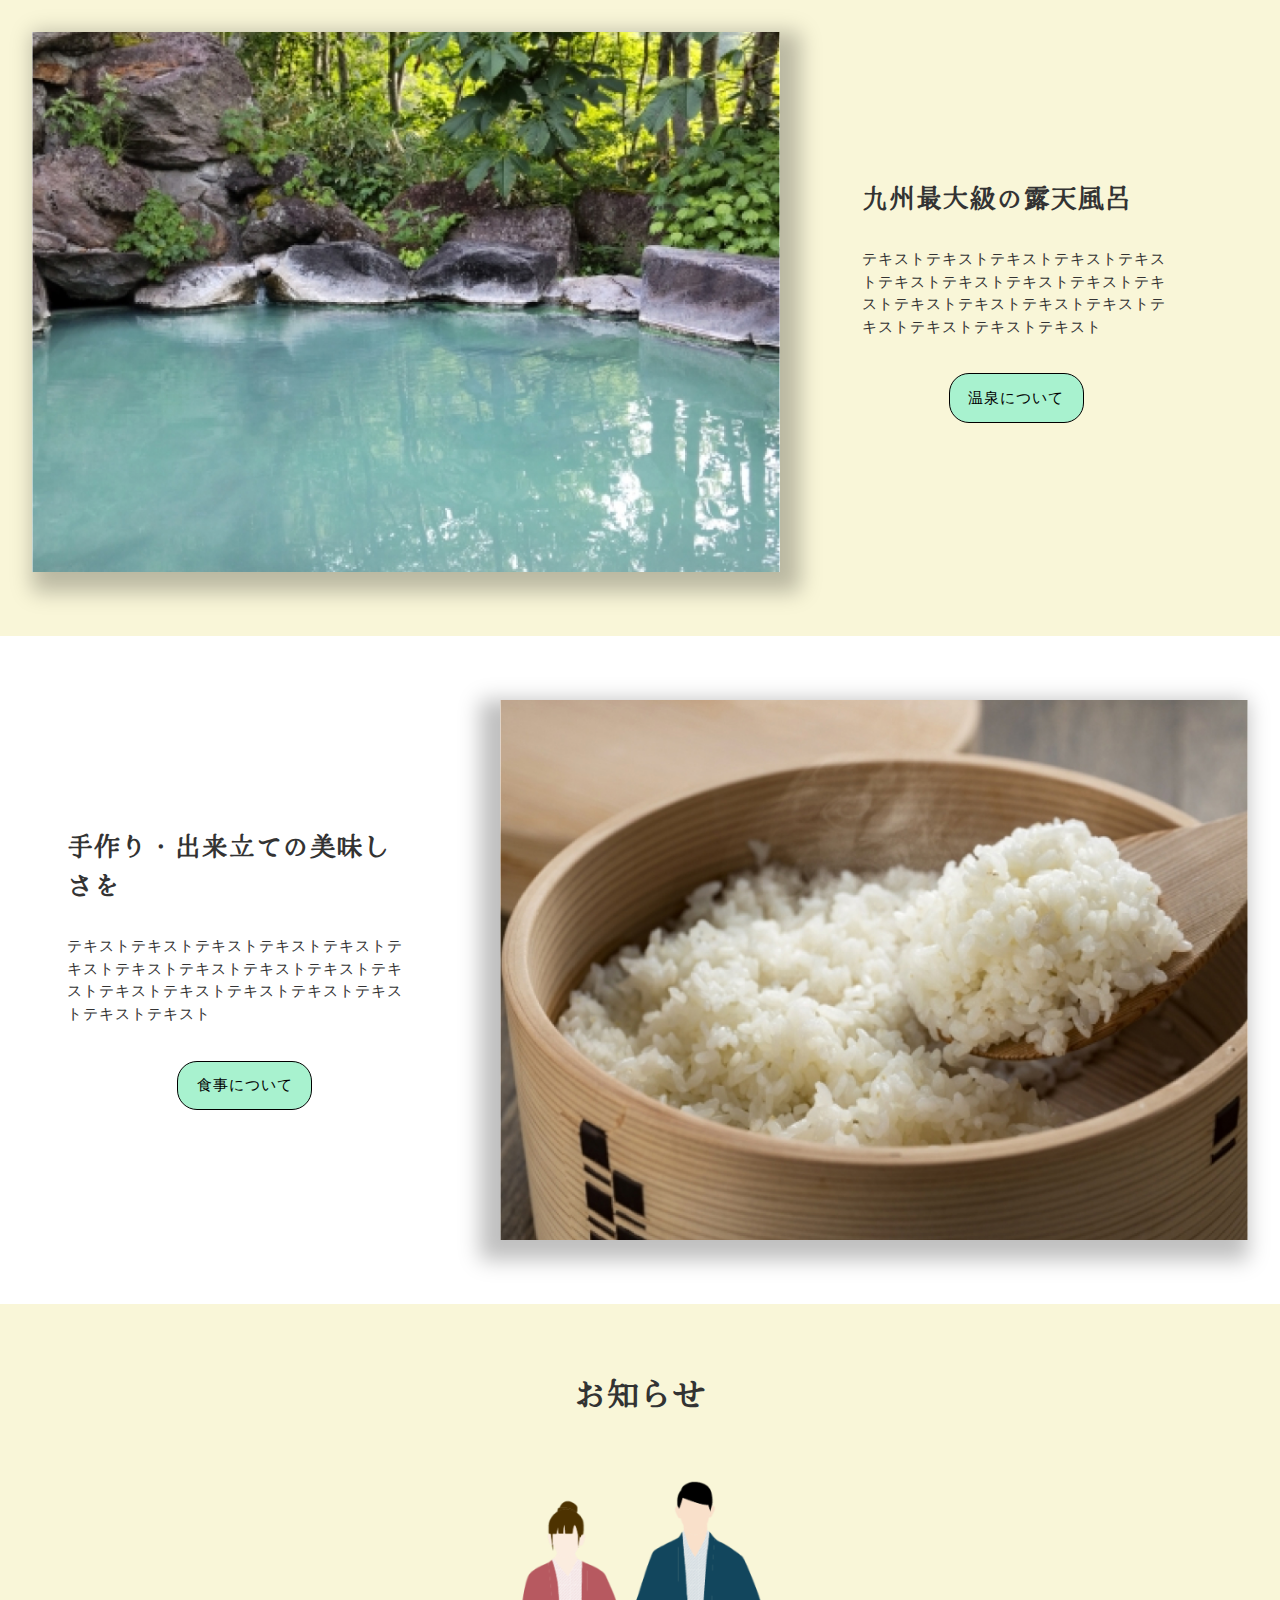
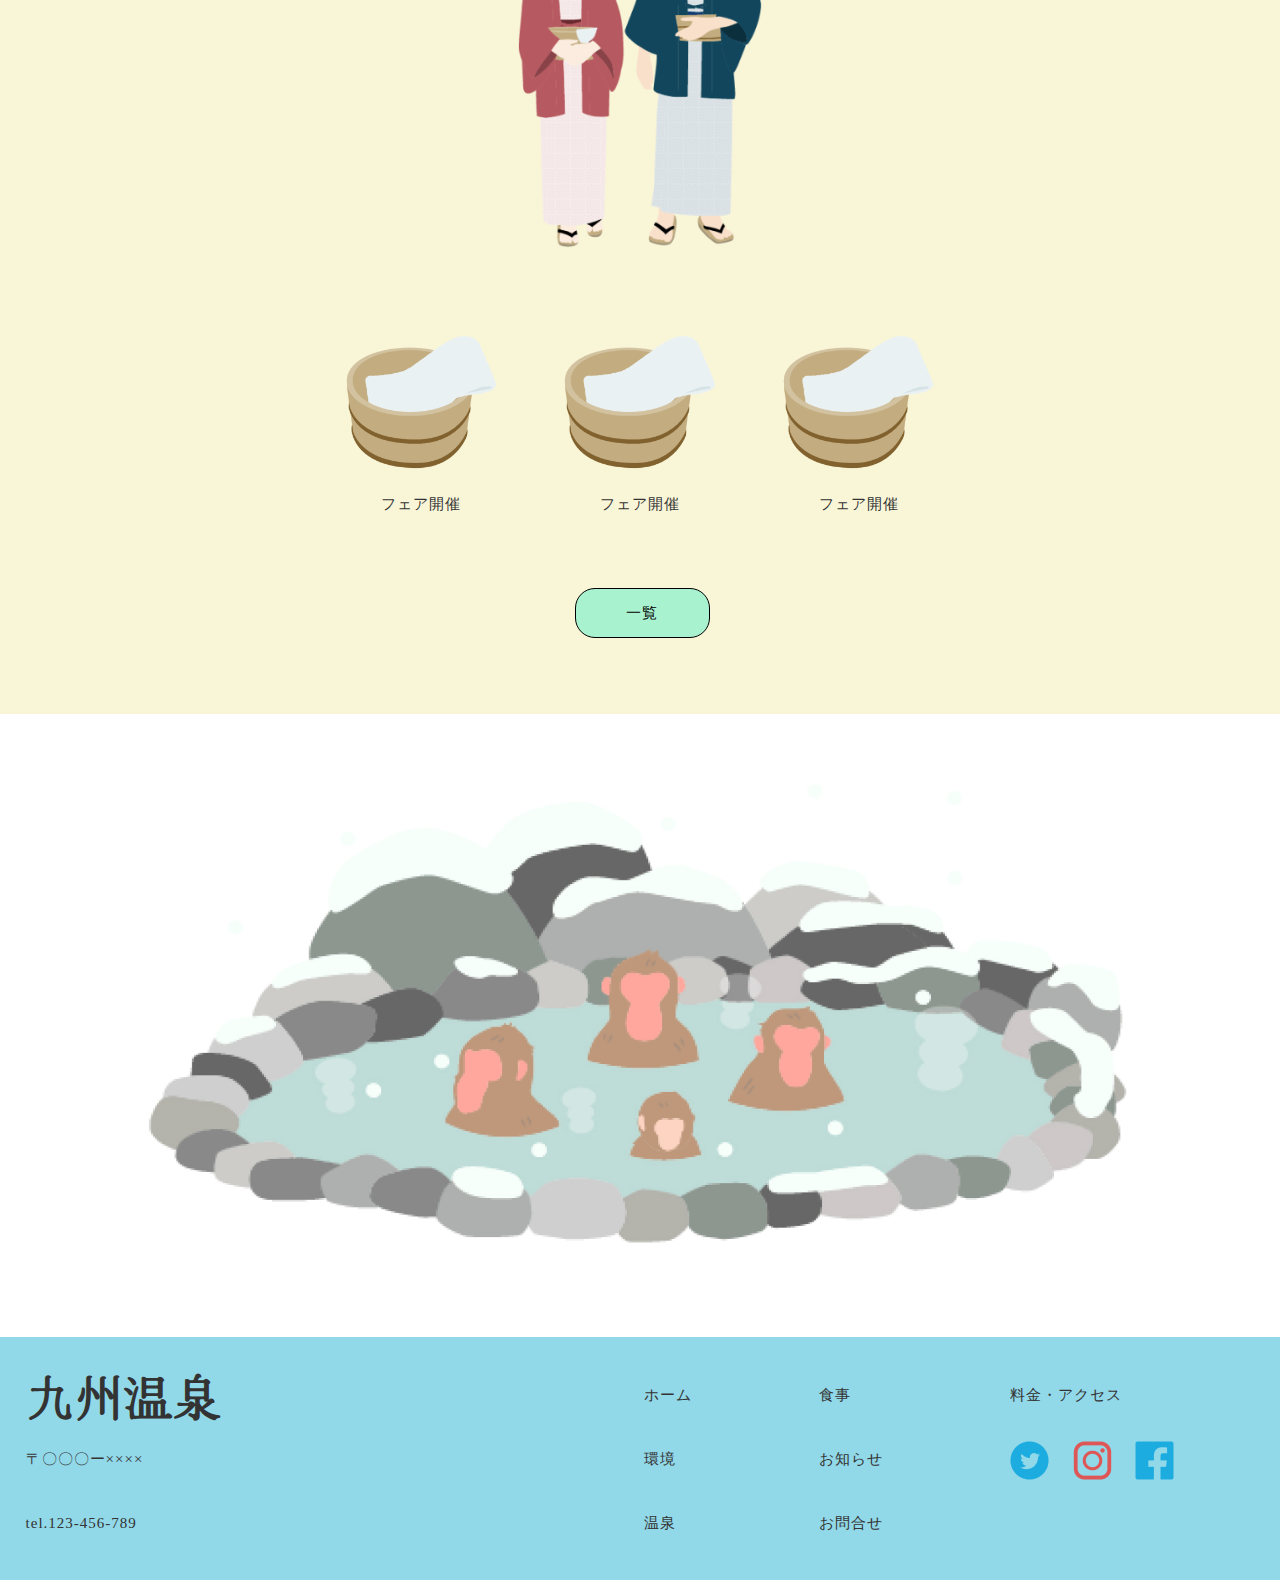
==== commit 0ba4454b: "HP2課題" ====
--- a/index.html
+++ b/index.html
@@ -57,14 +57,14 @@
       <section class="kannkyou">
         <div class="kannkyou_wrapper">
           <div class="kannkyou_inner">
-            <div class="kannkyou_left">
+            <div class="kannkyou_left box1">
               <div class="kannkyou_left_inner">
                 <h1 class="font1">豊かな守りと水に恵まれた九州二日市の日帰り温泉</h1>
-                <p class="txt">テキストテキストテキストテキストテキストテキスト</p>
+                <p class="txt">テキストテキストテキストテキストテキストテキストテキストテキストテキストテキストテキストテキストテキストテキストテキストテキストテキストテキスト</p>
                 <div class="btn"><a href="html/kannkyou.html">環境について</a></div>
             </div>
             </div>
-            <div class="kannkyou_right photo_size">
+            <div class="kannkyou_right photo_size box2">
               <div class="kannkyou_img box_shadow1">
                 <img src="img/top_page/top page 1.jpg" alt="環境の写真">
               </div>
@@ -75,14 +75,14 @@
       <section class="onnsenn section_color">
         <div class="onnsenn_wrapper">
           <div class="onnsenn_inner">
-            <div class="onnsenn_left">
+            <div class="onnsenn_left box1">
               <div class="onnsenn_left_inner">
                 <h1 class="font1">九州最大級の露天風呂</h1>
-                <p class="txt">テキストテキストテキストテキストテキストテキスト</p>
+                <p class="txt">テキストテキストテキストテキストテキストテキストテキストテキストテキストテキストテキストテキストテキストテキストテキストテキストテキストテキスト</p>
                 <div class="btn"><a href="html/onnsenn.html">温泉について</a></div>
               </div>
             </div>
-            <div class="onnsenn_right photo_size">
+            <div class="onnsenn_right photo_size box2">
               <div class="onnsenn_img box_shadow2">
                 <img src="img/top_page/top page2.jpg" alt="">
               </div>
@@ -93,14 +93,14 @@
       <section class="ryouri">
         <div class="ryouri_wrapper">
           <div class="ryouri_inner">
-            <div class="ryouri_left">
+            <div class="ryouri_left box1">
               <div class="ryouri_left_inner">
                 <h1 class="font1">手作り・出来立ての美味しさを</h1>
-                <p class="txt">テキストテキストテキストテキストテキストテキスト</p>
+                <p class="txt">テキストテキストテキストテキストテキストテキストテキストテキストテキストテキストテキストテキストテキストテキストテキストテキストテキストテキスト</p>
                 <div class="btn"><a href="html/ryouri.html">食事について</a></div>
               </div>
             </div>
-            <div class="ryouri_right photo_size">
+            <div class="ryouri_right photo_size box2">
               <div class="ryouri_img box_shadow1">
                 <img src="img/top_page/top page3.jpg" alt="">
               </div>
--- a/css/common1.css
+++ b/css/common1.css
@@ -243,12 +243,35 @@
   background: rgb(251, 84, 1);
   transform: scale(0, 1);
   transform-origin: center top;
-  transition: transform .3s;
+  transition: transform 0.3s;
 }
 
 .footer_under_right a:hover::after {
-  transform: scale(1, 1);
-}
+  transform: scale(1,1);
+}
+
+.footer_right_icon a{
+  transition: 0.4s;
+}
+
+.footer_right_icon a:hover{
+  transform: scale(0.9);
+  opacity: 0.7;
+}
+
+.footer_right_icon a::after {
+  position: absolute;
+  bottom: 0px;
+  left: 0;
+  content: '';
+  width: 100%;
+  height: 0px;
+  background: rgb(251, 84, 1);
+  transform: scale(0, 1);
+  transform-origin: center top;
+  transition: transform 0s;
+}
+
 
 @media screen and (max-width: 1024px) {
   .header_right {
@@ -307,10 +330,11 @@
     display: none;
     width: 100%;
     height: 100%;
+    padding: 5%;
     top: 0;
     left: 0;
     z-index: 50;
-    background: #fff;
+    background: rgb(175, 226, 233);
   }
 
   .header_right ul {
@@ -342,5 +366,120 @@
 }
 
 @media screen and (max-width: 425px) {
+
+  .header_logo_img {
+      width: 15%;
+  }
+
+  .top_inner p.sub_title { 
+    font-size: 1rem;
+  }
+    .top_inner p.title {
+      font-size: 3rem;
+    }
   
+
+  .box1 {
+    order: 2;
+  }
+
+  .box2 {
+    order: 1;
+  }
+
+  .box_shadow1 {
+    box-shadow: 0px 0px 15px 8px rgba(93, 81, 81, 0.7);
+    }
+
+
+  .box_shadow2 {
+  box-shadow: 0px 0px 15px 8px rgba(93, 81, 81, 0.7); 
+  }
+
+  .footer_top {
+    height: 30vh;
+  }
+
+  .footer_under_right_inner {
+    font-size: 0.7rem;
+  }
+
+  .footer_under_left h1 {
+    font-size: 2rem;
+  }
+
+  .footer_under_left {
+    line-height: 3rem;
+  }
+
+  .footer_under_right_inner ul {
+    line-height: 3rem;
+  }
+
+  .twitter_icon,.insta_icon {
+    margin-right: 5%;
+  }
+
+  .twitter_icon,.insta_icon, .facebook_icon {
+    width: 25px;
+    height: auto;
+  }
+
+  .twitter_icon img,
+  .insta_icon img,
+  .facebook_icon img{
+    width: 100%;
+  }
+
+  .description_top .font1{
+    font-size: 1.3rem;
+  }
+
+  .box_shadow3 {
+    box-shadow: 0px 0px 15px 8px rgba(93, 81, 81, 0.7); 
+  }
+
+  .block1,.block3,.block5 {
+    order:1;
+  }
+
+  .block2,.block4,.block6 {
+    order:2;
+  }
+
+  .footer_top {
+    padding-top: 0;
+    padding-bottom: 0;
+  }
+
+  .footer_under_left h1 {
+    font-size: 1rem;
+  }
+
+  .footer_under_left {
+    line-height: 2rem;
+  }
+
+  .footer_under_left p {
+    font-size: 0.6rem;
+  }
+
+  .footer_under_right_inner ul {
+    line-height: 2rem;
+  }
+}
+
+@media screen and (max-width: 375px) {
+  .top_inner p.title{
+    font-size: 2.5rem;
+  }
+  
+  .header_logo_img {
+    width: 15%;
+  }
+
+}
+
+@media screen and (max-width: 320px) {
+
 }--- a/css/index.css
+++ b/css/index.css
@@ -215,7 +215,11 @@
   }
 
   .kannkyou_left_inner {
-    width: 76%;
+    width: 86%;
+  }
+
+  .onnsenn_left_inner {
+    width: 75%
   }
 }
 
@@ -228,4 +232,88 @@
     width: 68%;
   }
 
-}
+  .kannkyou_inner p,.onnsenn_left_inner p,.ryouri_left_inner p{
+    font-size: 0.7rem;
+  }
+
+}
+
+@media screen and (max-width: 425px) {
+
+  .kannkyou_inner {
+    flex-direction: column;
+    padding-top: 3rem;
+    padding-bottom: 3rem;
+    width: 90%;
+    }
+
+  .kannkyou_left_inner {
+    padding-top: 3rem;
+    width: 59%;
+    padding-right: 0;
+  }
+
+  .kannkyou_left_inner p,.onnsenn_inner p,.ryouri_left_inner p{
+    font-size: 0.7rem;
+  }
+  
+  .kannkyou_img {
+    height: 50vh;
+  }
+
+  .onnsenn_inner {
+    flex-direction: column;
+    padding-top: 3rem;
+    padding-bottom: 3rem;
+    width: 90%;
+  }
+
+  .onnsenn_left_inner {
+    padding-top: 3rem;
+    width: 72%;
+  }
+
+  .onnsenn_img {
+    height: 50vh;
+  }
+
+  .ryouri_inner {
+    flex-direction: column;
+    padding-top: 3rem;
+    padding-bottom: 3rem;
+    width: 90%;
+  }
+
+  .ryouri_left_inner {
+    padding-top: 3rem;
+    width: 70%;
+    padding-right: 0;
+  }
+
+  .onnsenn_img {
+    height: 50vh;
+  }
+
+  h1.font1 {
+    text-align: center;
+  }
+
+  .news_inner {
+    padding: 3rem  2%;
+  }
+
+  .footer_under_left h1 {
+  text-align: left;
+  }
+
+  .news_photo_under_block {
+    width: 25%;
+  }
+}
+
+@media screen and (max-width: 375px) {
+
+.kannkyou_left_inner {
+  width: 70%;
+}
+}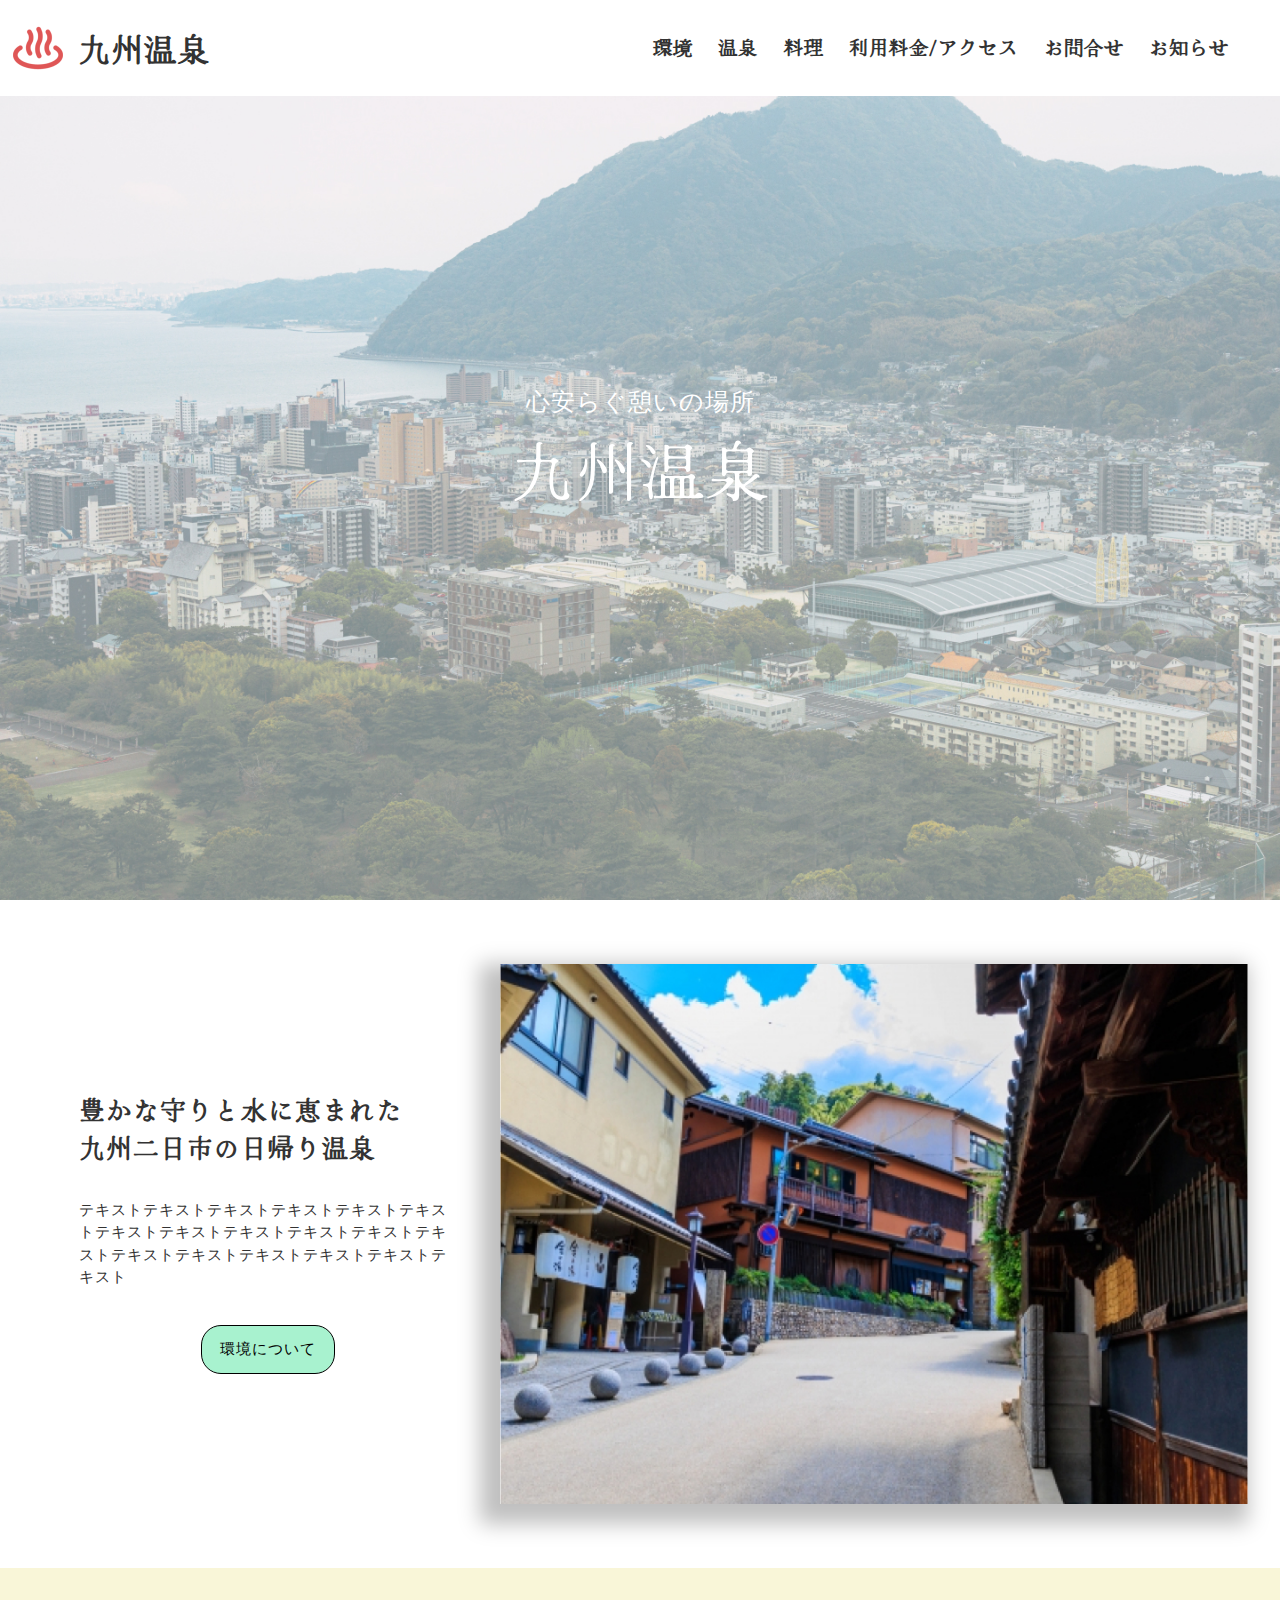
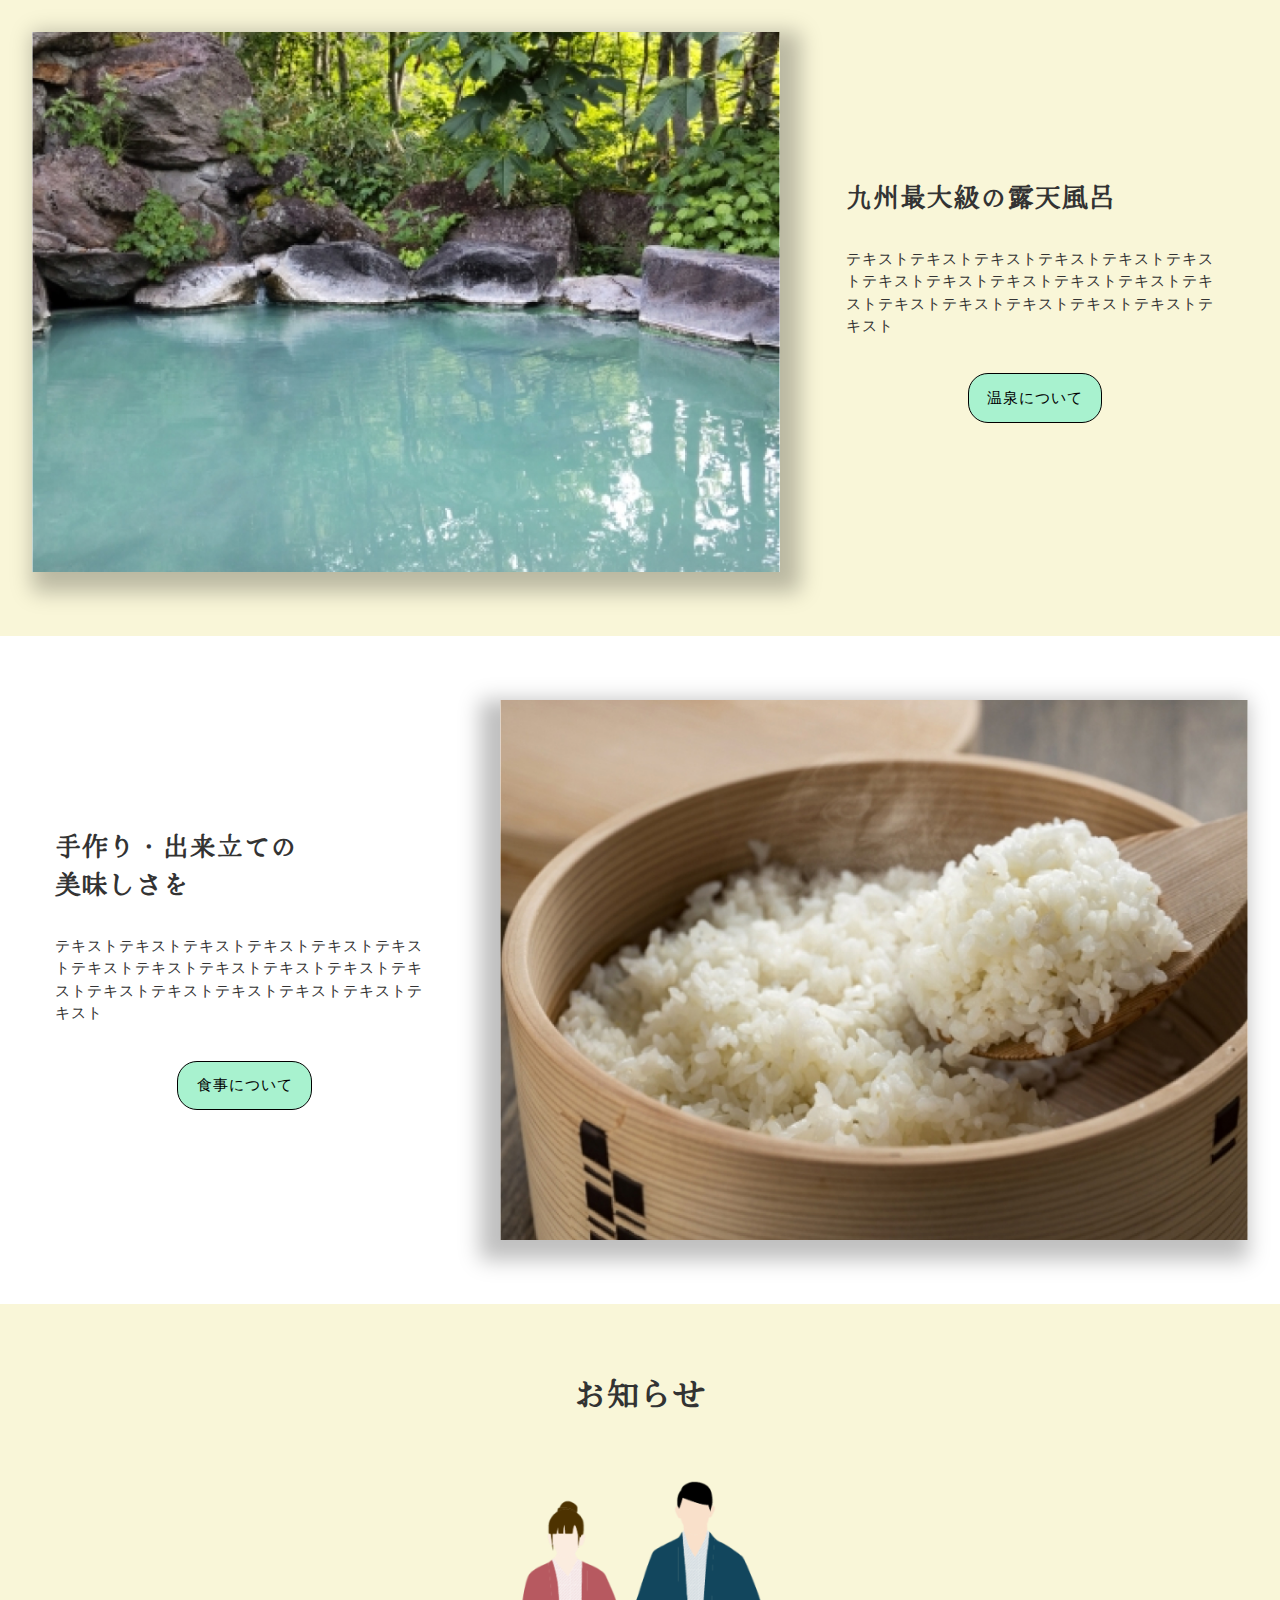
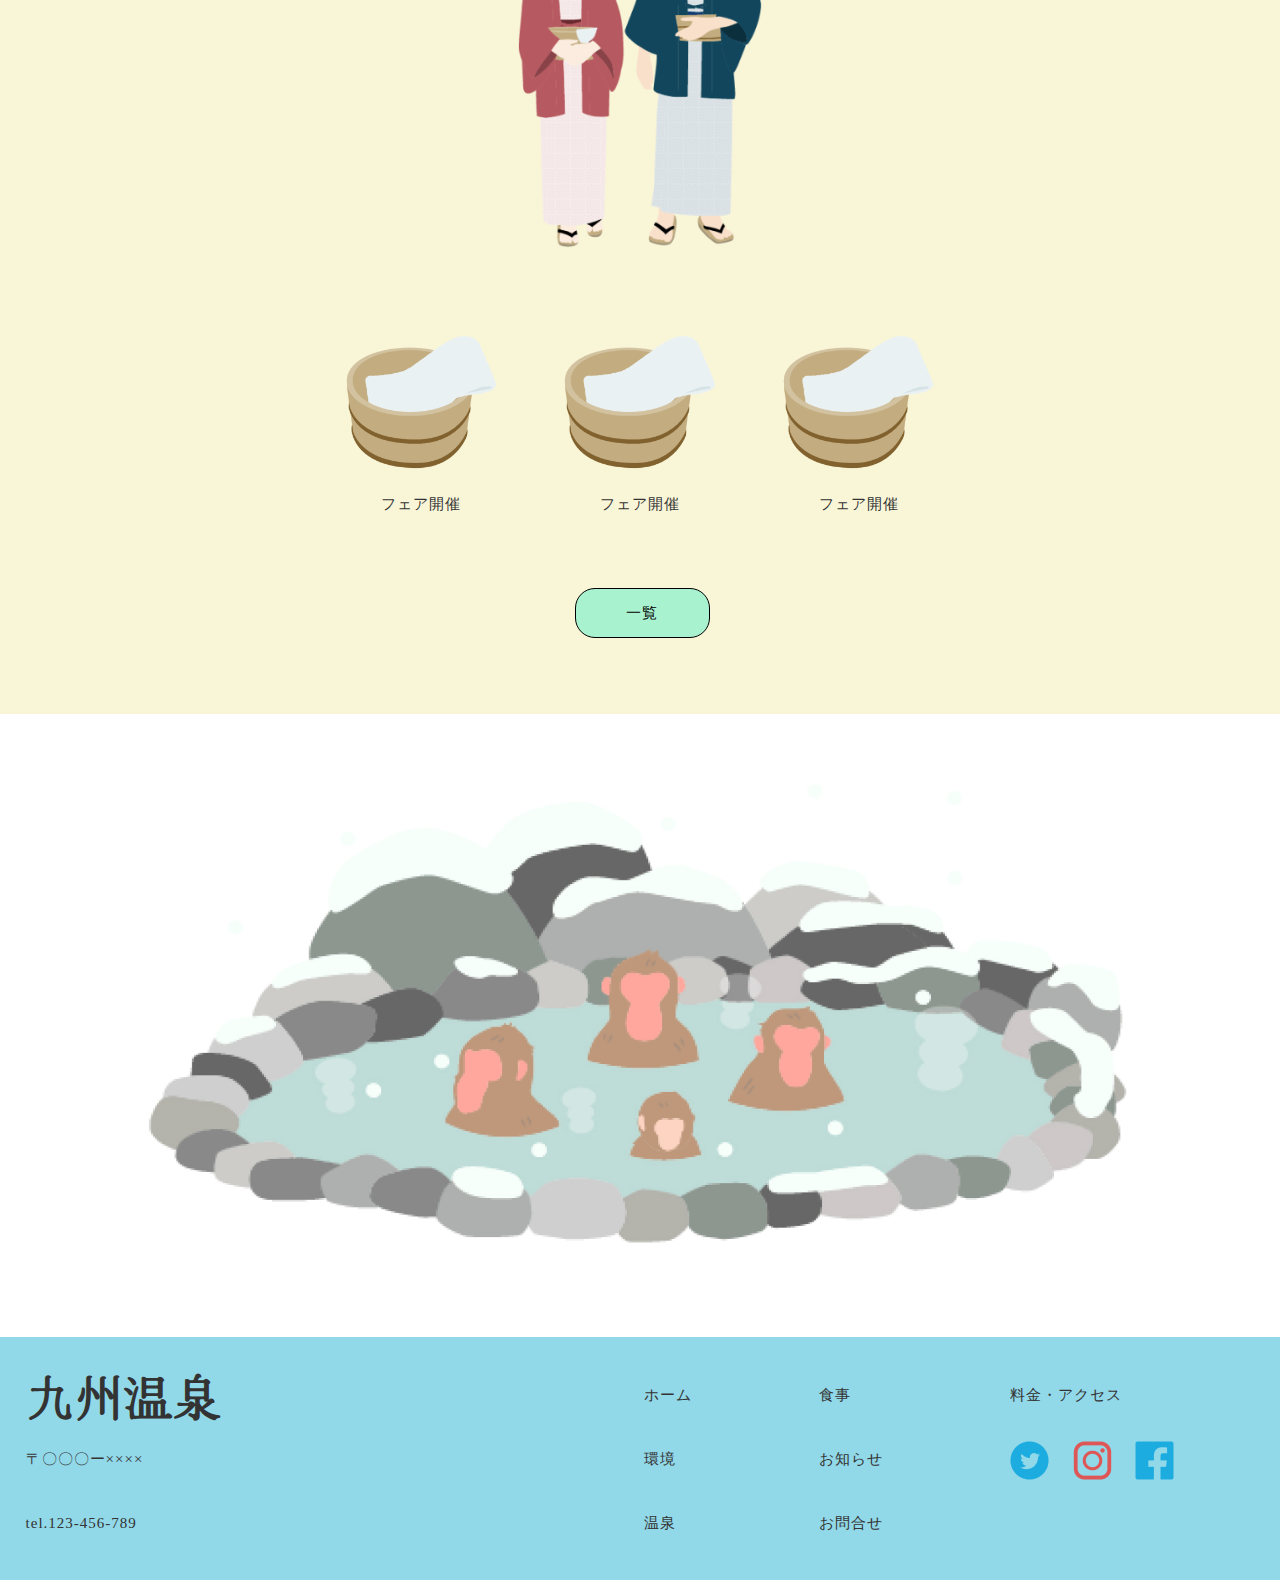
==== commit ee68dcf7: "修正" ====
--- a/index.html
+++ b/index.html
@@ -59,7 +59,7 @@
           <div class="kannkyou_inner">
             <div class="kannkyou_left box1">
               <div class="kannkyou_left_inner">
-                <h1 class="font1">豊かな守りと水に恵まれた九州二日市の日帰り温泉</h1>
+                <h1 class="font1">豊かな守りと水に恵まれた<br>九州二日市の日帰り温泉</h1>
                 <p class="txt">テキストテキストテキストテキストテキストテキストテキストテキストテキストテキストテキストテキストテキストテキストテキストテキストテキストテキスト</p>
                 <div class="btn"><a href="html/kannkyou.html">環境について</a></div>
             </div>
@@ -95,7 +95,7 @@
           <div class="ryouri_inner">
             <div class="ryouri_left box1">
               <div class="ryouri_left_inner">
-                <h1 class="font1">手作り・出来立ての美味しさを</h1>
+                <h1 class="font1">手作り・出来立ての<br>美味しさを</h1>
                 <p class="txt">テキストテキストテキストテキストテキストテキストテキストテキストテキストテキストテキストテキストテキストテキストテキストテキストテキストテキスト</p>
                 <div class="btn"><a href="html/ryouri.html">食事について</a></div>
               </div>
--- a/css/common1.css
+++ b/css/common1.css
@@ -42,7 +42,7 @@
 
 header {
   height: 70px;
-  width: 100%;
+  width: 98%;
   padding: 1%;
   position: fixed;
   background-color: #fff;
@@ -86,6 +86,7 @@
 .header_right {
   width: 50%;
   height: 100%;
+  padding-right: 1%;
 }
 
 .header_right ul {
@@ -99,6 +100,7 @@
   position: relative;
   display: inline-block;
   text-decoration: none;
+  font-size: 1.2rem;
 }
 
 .header_right a::after {
@@ -298,7 +300,7 @@
     width: 24px;
     position: absolute;
     top: 30px;
-    right: 30px;
+    right: 20px;
     border-top: solid 4px #030303;
     cursor: pointer;
     z-index: 100;
--- a/css/index.css
+++ b/css/index.css
@@ -53,7 +53,7 @@
 }
 
 .kannkyou_left_inner {
-  width: 65%;
+  width: 80%;
 }
 
 .kannkyou_left_inner h1,.kannkyou_left_inner p{
@@ -97,7 +97,8 @@
 }
 
 .onnsenn_left_inner {
-  width: 65%;
+  width: 80%;
+  padding-left: 8%;
 }
 
 .onnsenn_left_inner h1,.onnsenn_left_inner
@@ -139,7 +140,7 @@
 }
 
 .ryouri_left_inner {
-  width: 75%;
+  width: 80%;
   padding-right: 10%;
 }
 
@@ -211,7 +212,7 @@
 
 @media screen and (max-width: 1024px) {
   .ryouri_left_inner {
-    width: 62%;
+    width: 86%;
   }
 
   .kannkyou_left_inner {
@@ -219,8 +220,9 @@
   }
 
   .onnsenn_left_inner {
-    width: 75%
-  }
+    width: 86%
+  }
+
 }
 
 @media screen and (max-width: 768px) {
@@ -229,7 +231,11 @@
   }
 
   .onnsenn_left_inner {
-    width: 68%;
+    width: 80%;
+  }
+
+  .ryouri_left_inner {
+    width: 80%;
   }
 
   .kannkyou_inner p,.onnsenn_left_inner p,.ryouri_left_inner p{
@@ -270,7 +276,8 @@
 
   .onnsenn_left_inner {
     padding-top: 3rem;
-    width: 72%;
+    width: 59%;
+    padding-left: 0;
   }
 
   .onnsenn_img {
@@ -286,7 +293,7 @@
 
   .ryouri_left_inner {
     padding-top: 3rem;
-    width: 70%;
+    width: 59%;
     padding-right: 0;
   }
 
@@ -313,7 +320,19 @@
 
 @media screen and (max-width: 375px) {
 
-.kannkyou_left_inner {
+.kannkyou_left_inner,.onnsenn_left_inner,.ryouri_left_inner {
   width: 70%;
 }
+}
+
+@media screen and (max-width: 320px) {
+  .top_inner p.title{
+    font-size: 2rem;
+  }
+
+  .kannkyou_left_inner,
+  .onnsenn_left_inner,
+  .ryouri_left_inner {
+    width: 80%;
+  }
 }